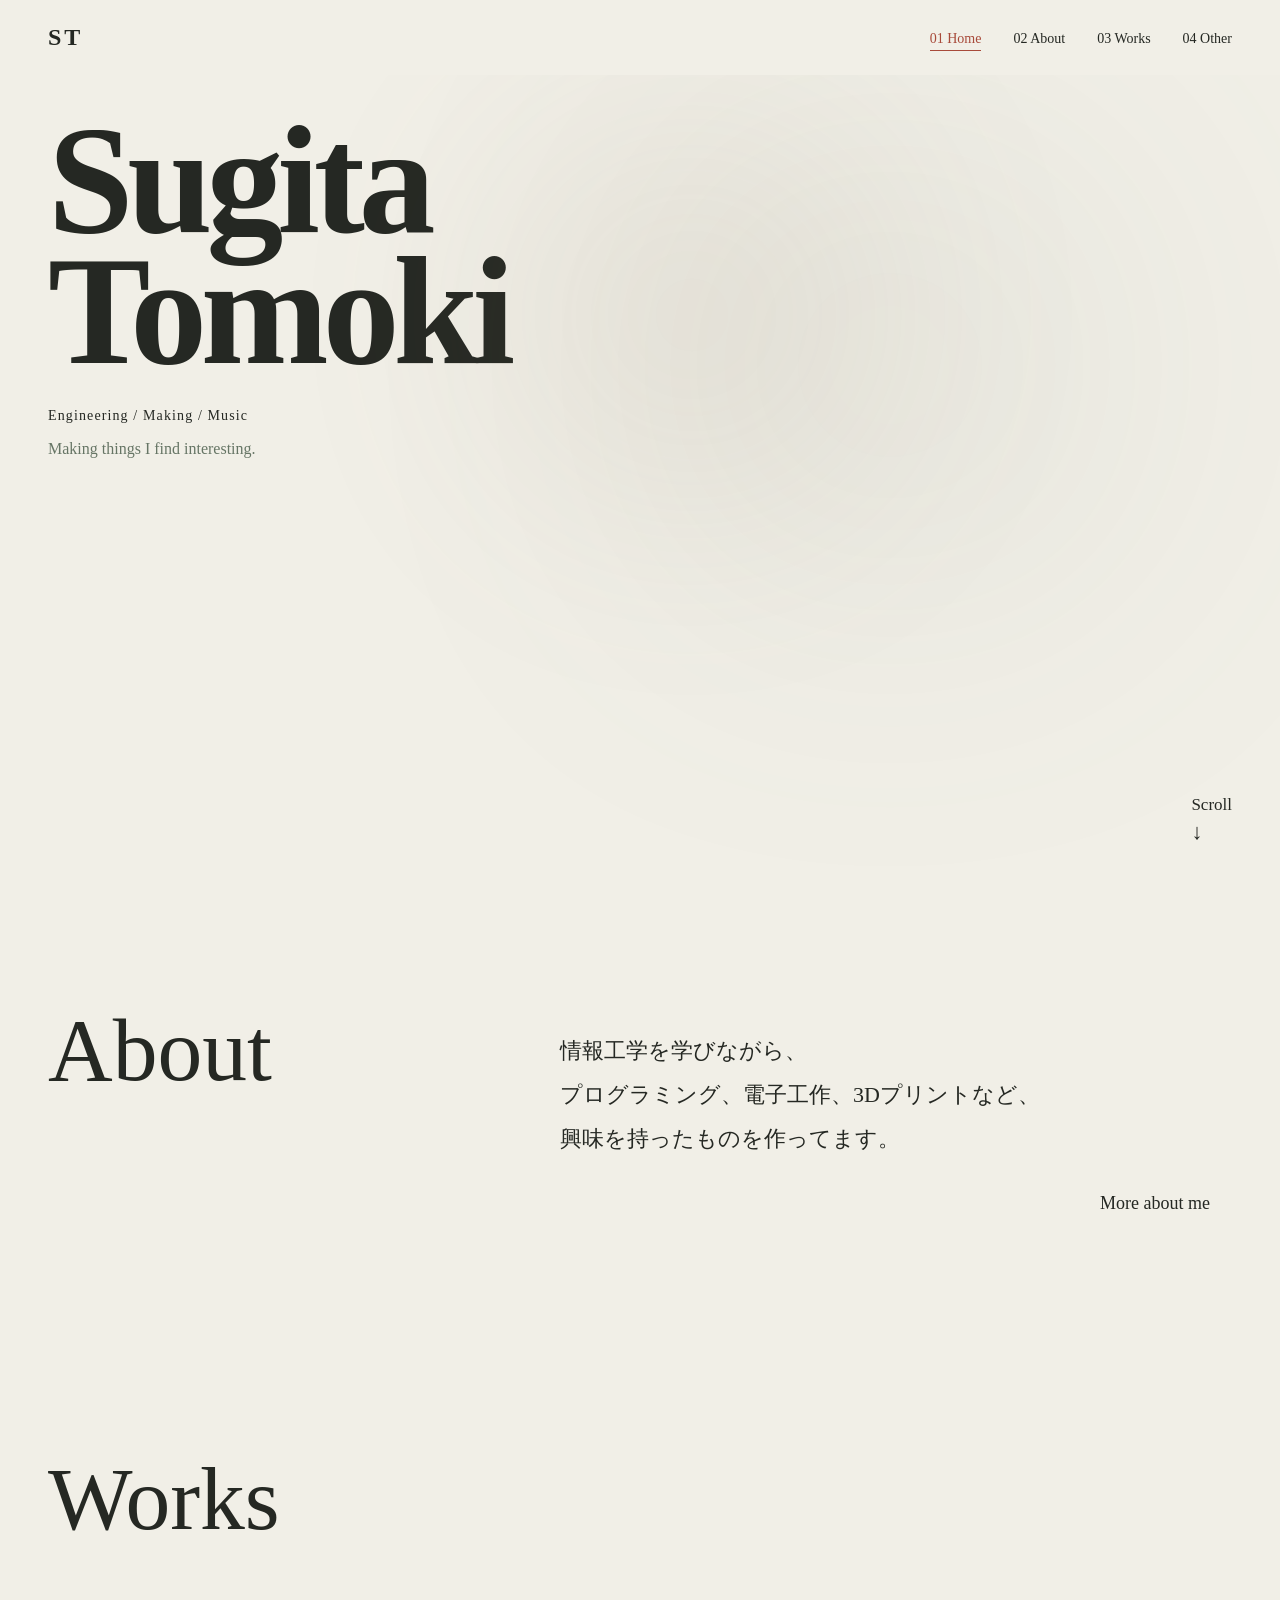
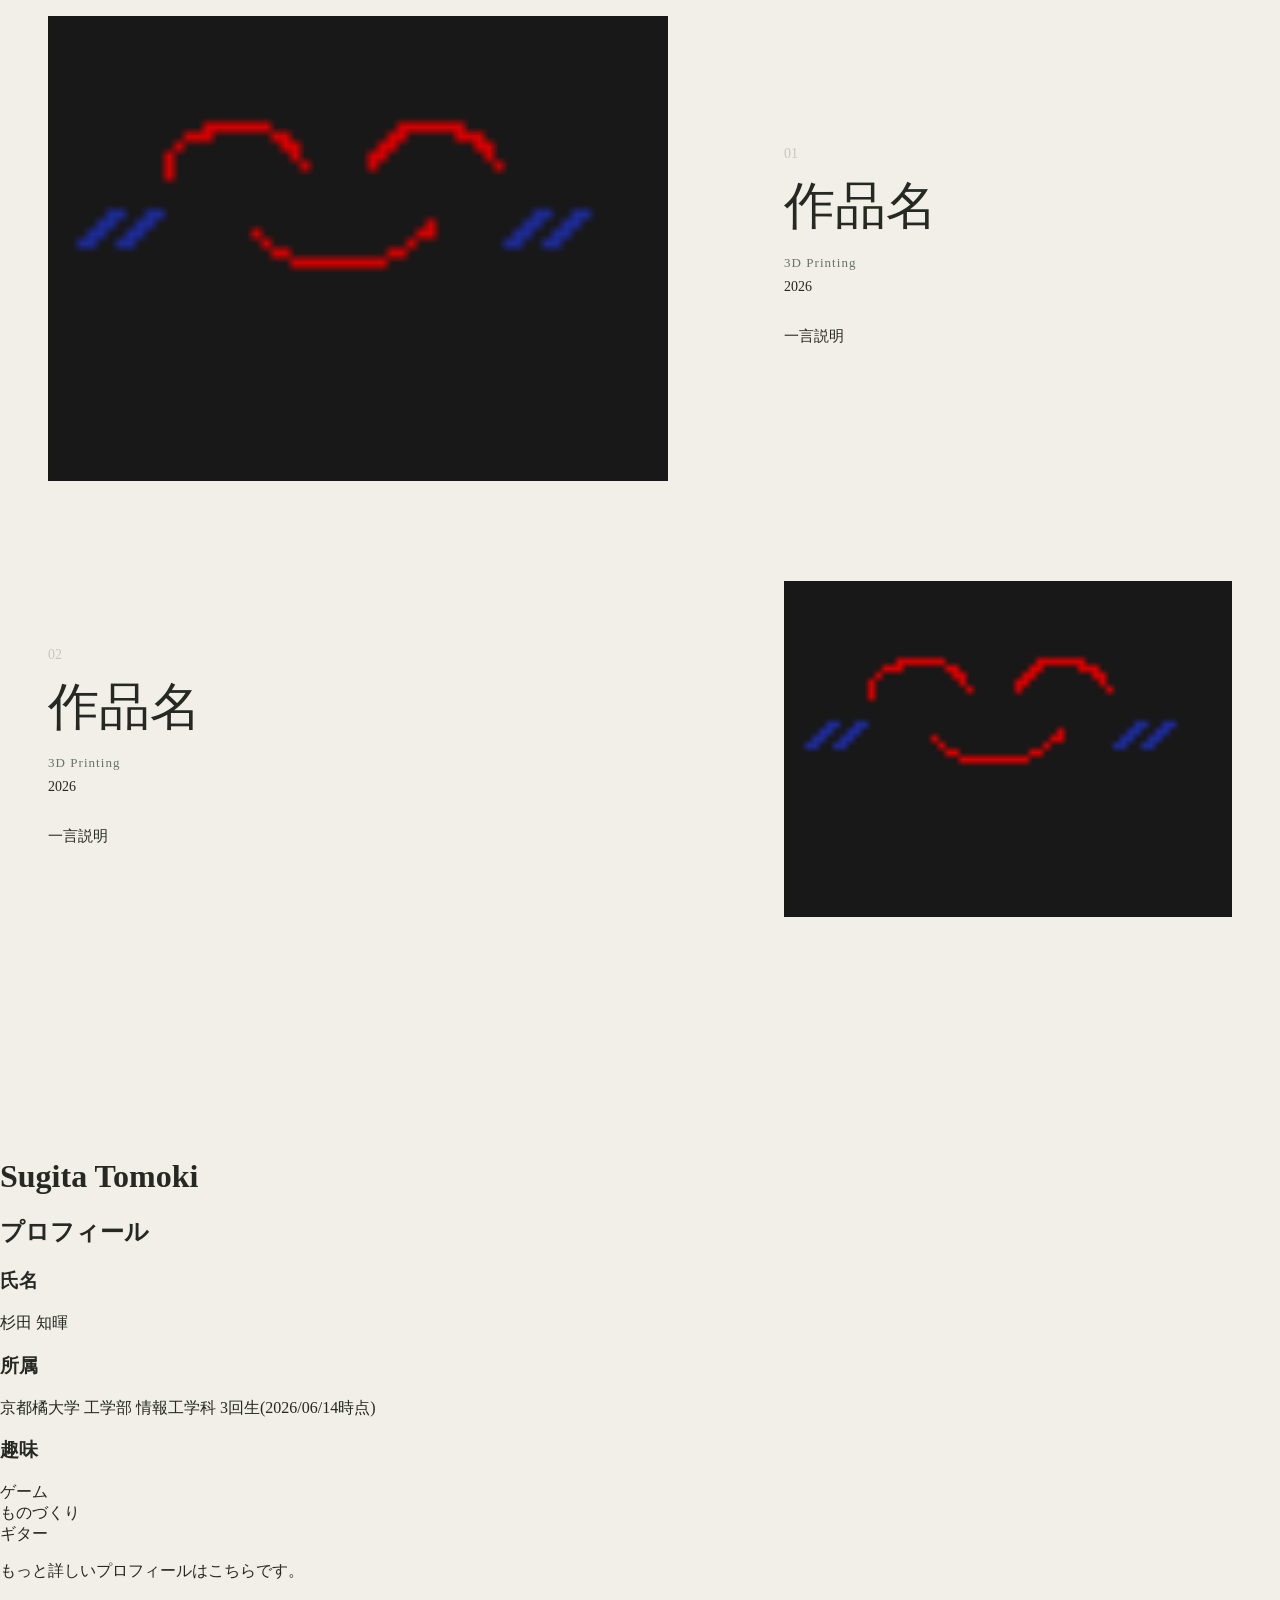
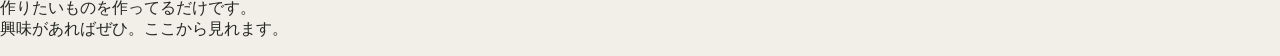
==== index.html @ 0f5df572 "Edit design" ====
<!DOCTYPE html>
<html lang="ja">
    <head>
        <meta charset="UTF-8">
        <meta name="viewport" content="width=device-width", initial-scale="1.0">
        <title>Home</title>
        <link rel="stylesheet" href="/css/common.css">
        <link rel="stylesheet" href="/css/index.css">
        <link rel="icon" type="image/png" href="/favicon.png">
    <body>
        <header class="site-header page-width">
            <div class="site-logo">
                <a href="/index.html">ST</a>
            </div>
            <nav class="site-nav">
                <ul>
                    <li><a href="/index.html" class="active">01 Home</a></li>
                    <li><a href="/about/index.html">02 About</a></li>
                    <li><a href="/works/index.html">03 Works</a></li>
                    <li><a href="/other/index.html">04 Other</a></li>
                </ul>
            </nav>
        </header>
        
        <main>
            <section class="hero page-width">
                <h1 class="hero-title">
                    <span>Sugita</span>
                    <span>Tomoki</span>
                </h1>
                <div class="hero-category">
                    <p>Engineering / Making / Music</p>
                </div>
                <div class="hero-description">
                    <p>Making things I find interesting.</p>
                </div>
                <div class="scroll-guide">
                    <p>Scroll</p>
                    <span>↓</span>
                </div>
            </section>

            <section class="about-preview page-width">
                <h2 class="about-title">
                    About
                </h2>
                <div class="about-content">
                    <p class="about-text">
                        情報工学を学びながら、<br>
                        プログラミング、電子工作、3Dプリントなど、<br>
                        興味を持ったものを作ってます。
                    </p>
                    <a href="/about/index.html" class="about-link">
                        More about me
                    </a>
                </div>
            </section>

            <section class="selected-works page-width">
                <h2 class="works-title">
                    Works
                </h2>
                <article class="work-item">
                    <div class="work-image">
                        <img src="/images/works/favicon.png" alt="example">
                    </div>

                    <div class="work-info">
                        <p class="work-number">01</p>
                        <h3>作品名</h3>
                        <p class="work-category">3D Printing</p>
                        <p class="work-year">2026</p>
                        <p class="work-description">
                            一言説明
                        </p>
                    </div>
                </article>
                <article class="work-item work-item-reverse">
                    <div class="work-image">
                        <img src="/images/works/favicon.png" alt="example">
                    </div>

                    <div class="work-info">
                        <p class="work-number">02</p>
                        <h3>作品名</h3>
                        <p class="work-category">3D Printing</p>
                        <p class="work-year">2026</p>
                        <p class="work-description">
                            一言説明
                        </p>
                    </div>
                </article>
            </section>
        </main>

        <script src="/js/common.js"></script>
        <script src="/js/index.js"></script>








        <div class="page-container">
            <h1>
                <span>Sugita</span>
                <span>Tomoki</span>
            </h1>

            <h2>プロフィール</h2>
            <h3>氏名</h3>
            <p>杉田 知暉</p>
            
            <h3>所属</h3>
            <p>京都橘大学 工学部 情報工学科 3回生(2026/06/14時点)</p>
            
            <h3>趣味</h3>
            <ul>
                <li>ゲーム</li>
                <li>ものづくり</li>
                <li>ギター</li>
            </ul>
            
            <p>もっと詳しいプロフィールは<a href="./about/index.html">こちら</a>です。</p>
            <p>作りたいものを作ってるだけです。<br>
                興味があればぜひ。<a href="./works/index.html">ここから</a>見れます。</p>
        </div>
    </body>
</html>
---- css/common.css ----
:root {
    --color-bg: #F1EFE7;
    --color-text: #252823;
    --color-green: #667565;
    --color-brown: #927F67;
    --color-stone: #C8C7BD;
    --color-accent: #A84A3A;

    --page-padding: 48px;
    --page-max-width: 1400px
}

* {
    box-sizing: border-box;
}

.page-width {
    width: 100%;
    max-width: var(--page-max-width);
    margin-left: auto;
    margin-right: auto;
    padding-left: var(--page-padding);
    padding-right: var(--page-padding);
}

body {
    margin: 0;
    background-color: var(--color-bg);
    color: var(--color-text);
    min-height: 100vh;
    overflow-x: hidden;
}

ul {
    list-style: none;
    margin: 0;
    padding: 0;
}

a {
    color: inherit;
    text-decoration: none;
}

.site-header {
    display: flex;
    justify-content: space-between;
    align-items: center;
    padding-top: 24px;
    padding-bottom: 24px;
}

.site-nav ul {
    display: flex;
    gap: 32px;
}

.site-logo a {
    font-size: 24px;
    font-weight: 600;
    letter-spacing: 3px;
}

.site-nav a,
.site-nav a:visited {
    font-size: 14px;
    color: var(--color-text);
    position: relative;
    display: inline-block;
}

.site-nav a.active,
.site-nav a.active:visited {
    color: var(--color-accent);
}

/* Underline when hovering over the nav */
.site-nav a::after{
    content: "";
    position: absolute;
    left: 0;
    bottom: -4px;
    width: 0;
    height: 1px;
    background-color: var(--color-accent);
    transition: width 0.3s ease;
}

/* When hovering */
.site-nav a:hover::after {
    width: 100%;
}

/* Current location */
.site-nav a.active::after{
    width: 100%;
}

/* ページの幅により左右の余白調整 
.page-container{
    max-width: 800px;
    margin: 0 auto;
    padding: 0 24px;
}

 404ページ 
.not-found{
    text-align: center;
    padding: 120px 0;
}

.not-found h2{
    font-size: 64px;
    margin-bottom: 16px;
}

.back-home{
    display: inline-block;
    margin-top: 24px;
    color: #d80001;
    text-decoration: none;
    border-bottom: 1px solid #d80001;
}
*/
---- css/index.css ----
.hero {
    min-height: calc(100vh - 90px);
    padding-top: 40px;
    padding-bottom: 60px;
    position: relative;
    overflow: hidden;
}

.hero::before {
    content: "";
    position: absolute;
    width: 420px;
    height: 420px;
    border-radius: 50%;
    background: var(--color-green);
    filter: blur(160px);
    opacity: 0.12;

    top: 80px;
    right: 180px;

    transition: transform 0.15s ease-out;
    transform: translate(
        calc(var(--mouse-x, 0) * 20px),
        calc(var(--mouse-y, 0) * 20px)
    );
}

.hero::after {
    content: "";
    position: absolute;
    width: 360px;
    height: 360px;
    border-radius: 50%;
    background: var(--color-brown);
    filter: blur(130px);
    opacity: 0.12;

    top: 60px;
    left: 40%;

    transition: transform 0.15s ease-out;
    transform: translate(
        calc(var(--mouse-x, 0) * -12px),
        calc(var(--mouse-y, 0) * -12px)
    );
}

.hero-title {
    margin: 0;
    display: flex;
    flex-direction: column;
    font-size: clamp(72px, 12vw, 180px);
    line-height: 0.85;
    letter-spacing: -0.04em;
}

.hero-category {
    margin-top: 32px;
    font-size: 14px;
    letter-spacing: 0.08em;
}

.hero-description {
    margin-top: 12px;
    font-size: 16px;
    color: var(--color-green);
}

.scroll-guide {
    position: absolute;
    right: var(--page-padding);
    bottom: 40px;
}

.scroll-guide p {
    margin: 0;
    font-size: 17px;
}

.scroll-guide span {
    margin-top: 4px;
    font-size: 22px;
    display: inline-block;
    animation: scroll-arrow 1.8s ease-in-out infinite;
}

@keyframes scroll-arrow {
    0% {
        transform: translateY(0);
    }
    50% {
        transform: translateY(5px);
    }
    100% {
        transform: translateY(0);
    }
}

.about-preview {
    display: grid;
    grid-template-columns: 4fr 6fr;
    gap: 64px;
    padding-top: 120px;
    padding-bottom: 120px;
}

.about-title {
    margin: 0;
    font-size: clamp(48px, 7vw, 96px);
    font-weight: 500;
    line-height: 1;
}

.about-content {
    display: flex;
    flex-direction: column;
    padding-top: 24px;
    max-width: 650px;
}

.about-text {
    margin: 0;
    font-size: 22px;
    line-height: 2;
}

.about-link {
    align-self: flex-end;
    width: fit-content;
    margin-top: 32px;
    font-size: 18px;
    position: relative;
}

.about-link::after {
    content: "";
    position: absolute;
    left: 0;
    bottom: -4px;
    width: 0;
    height: 1px;
    background-color: var(--color-accent);
    transition: width 0.3s ease;
}

/* When hovering */
.about-link:hover::after {
    width: 100%;
}

.selected-works {
    padding-top: 120px;
    padding-bottom: 120px;
}

.works-title {
    margin: 0 0 72px;
    font-size: clamp(48px, 7vw, 96px);
    font-weight: 500;
    line-height: 1;
}

.work-item {
    display: grid;
    grid-template-columns: 6fr 4fr;
    gap: 64px;
    align-items: center;
    max-width: 1200px;
    margin-left: auto;
    margin-right: auto;
    margin-bottom: 100px;
}

.work-image {
    width: 100%;
    max-width: 620px;
    aspect-ratio: 4 / 3;
    overflow: hidden;
}

.work-image img {
    width: 100%;
    height: 100%;
    object-fit: cover;
    display: block;
}

.work-info {
    display: flex;
    flex-direction: column;
}

.work-number {
    margin: 0 0 16px;
    font-size: 14px;
    color: var(--color-stone);
}

.work-info h3 {
    margin: 0;
    font-size: clamp(28px, 4vw, 56px);
    font-weight: 500;
    line-height: 1.1;
}

.work-category {
    margin: 20px 0 0;
    font-size: 13px;
    letter-spacing: 0.08em;
    color: var(--color-green);
}

.work-year {
    margin: 8px 0 0;
    font-size: 14px;
}

.work-description {
    margin: 28px 0 0;
    max-width: 420px;
    font-size: 15px;
    line-height: 1.8;
    color: var(--color-text);
}

.work-item-reverse .work-image {
    grid-column: 2;
}

.work-item-reverse .work-info{
    grid-column: 1;
    grid-row: 1;
}
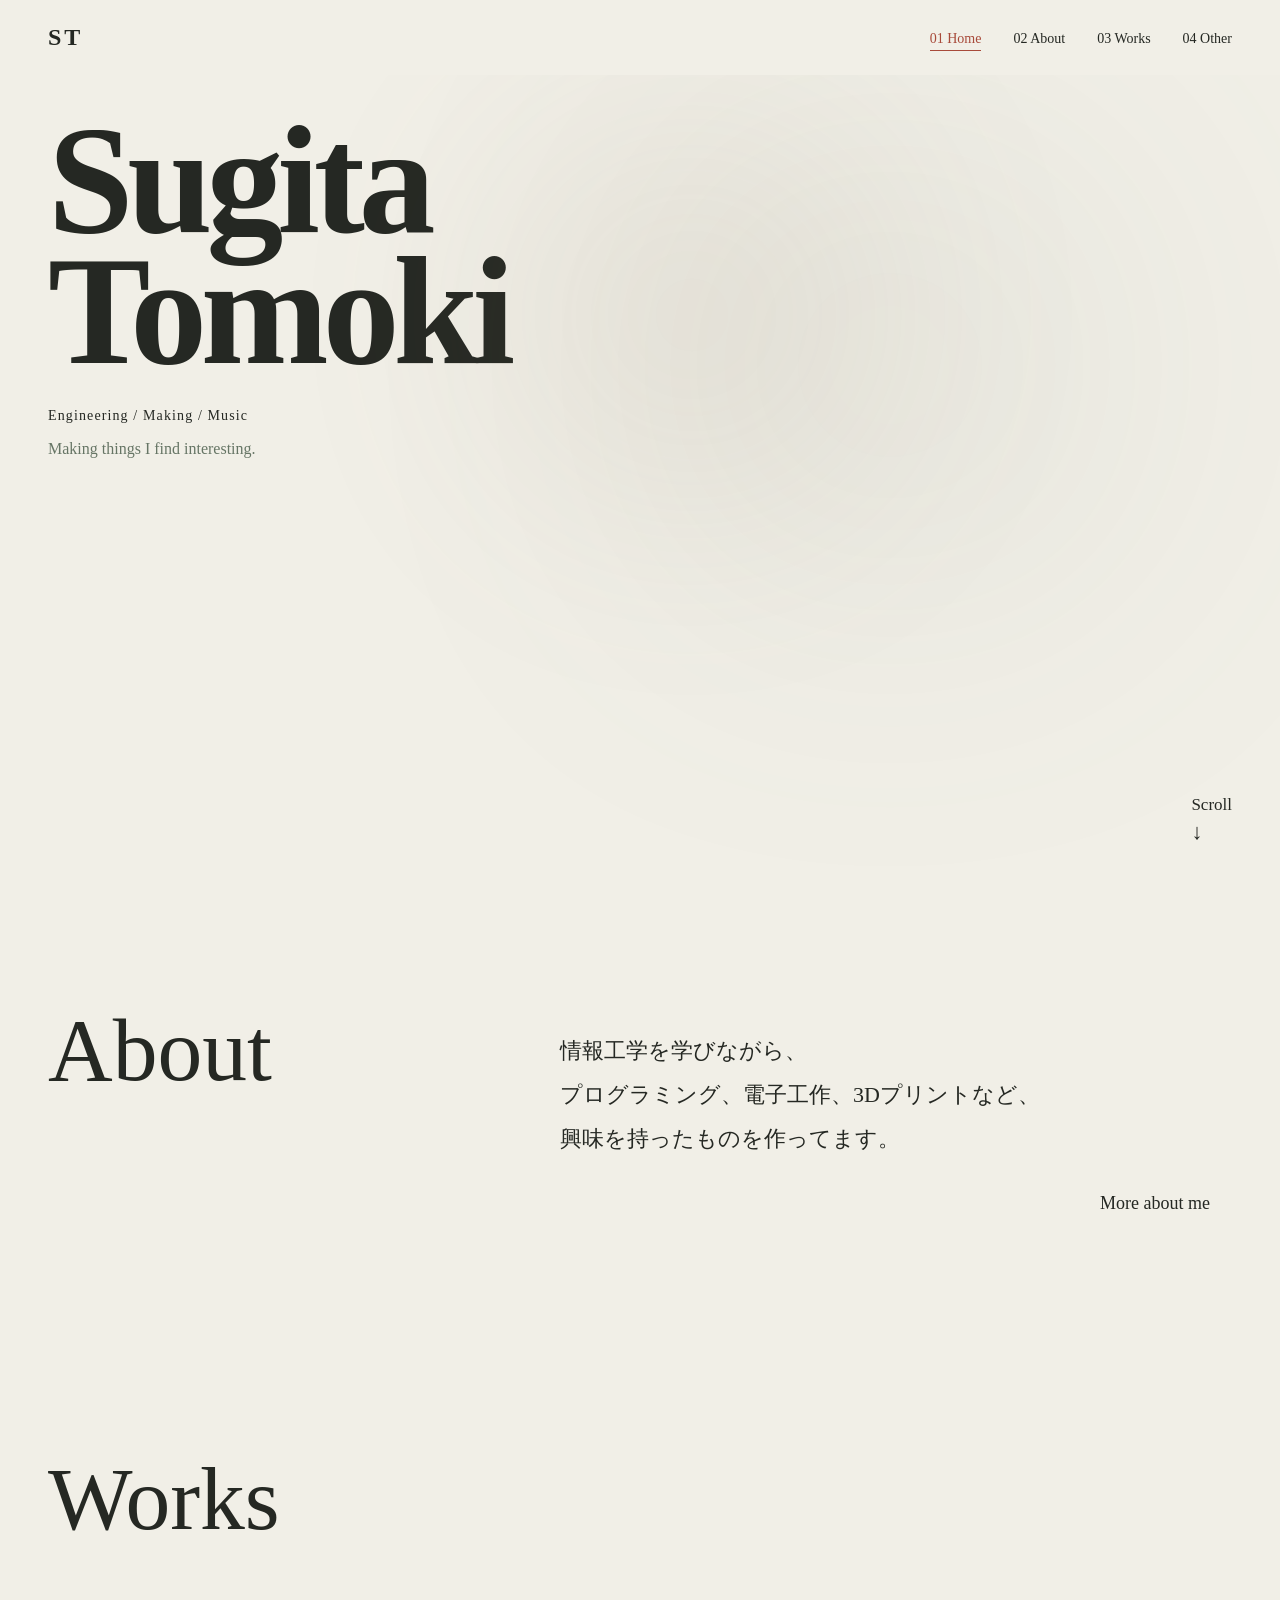
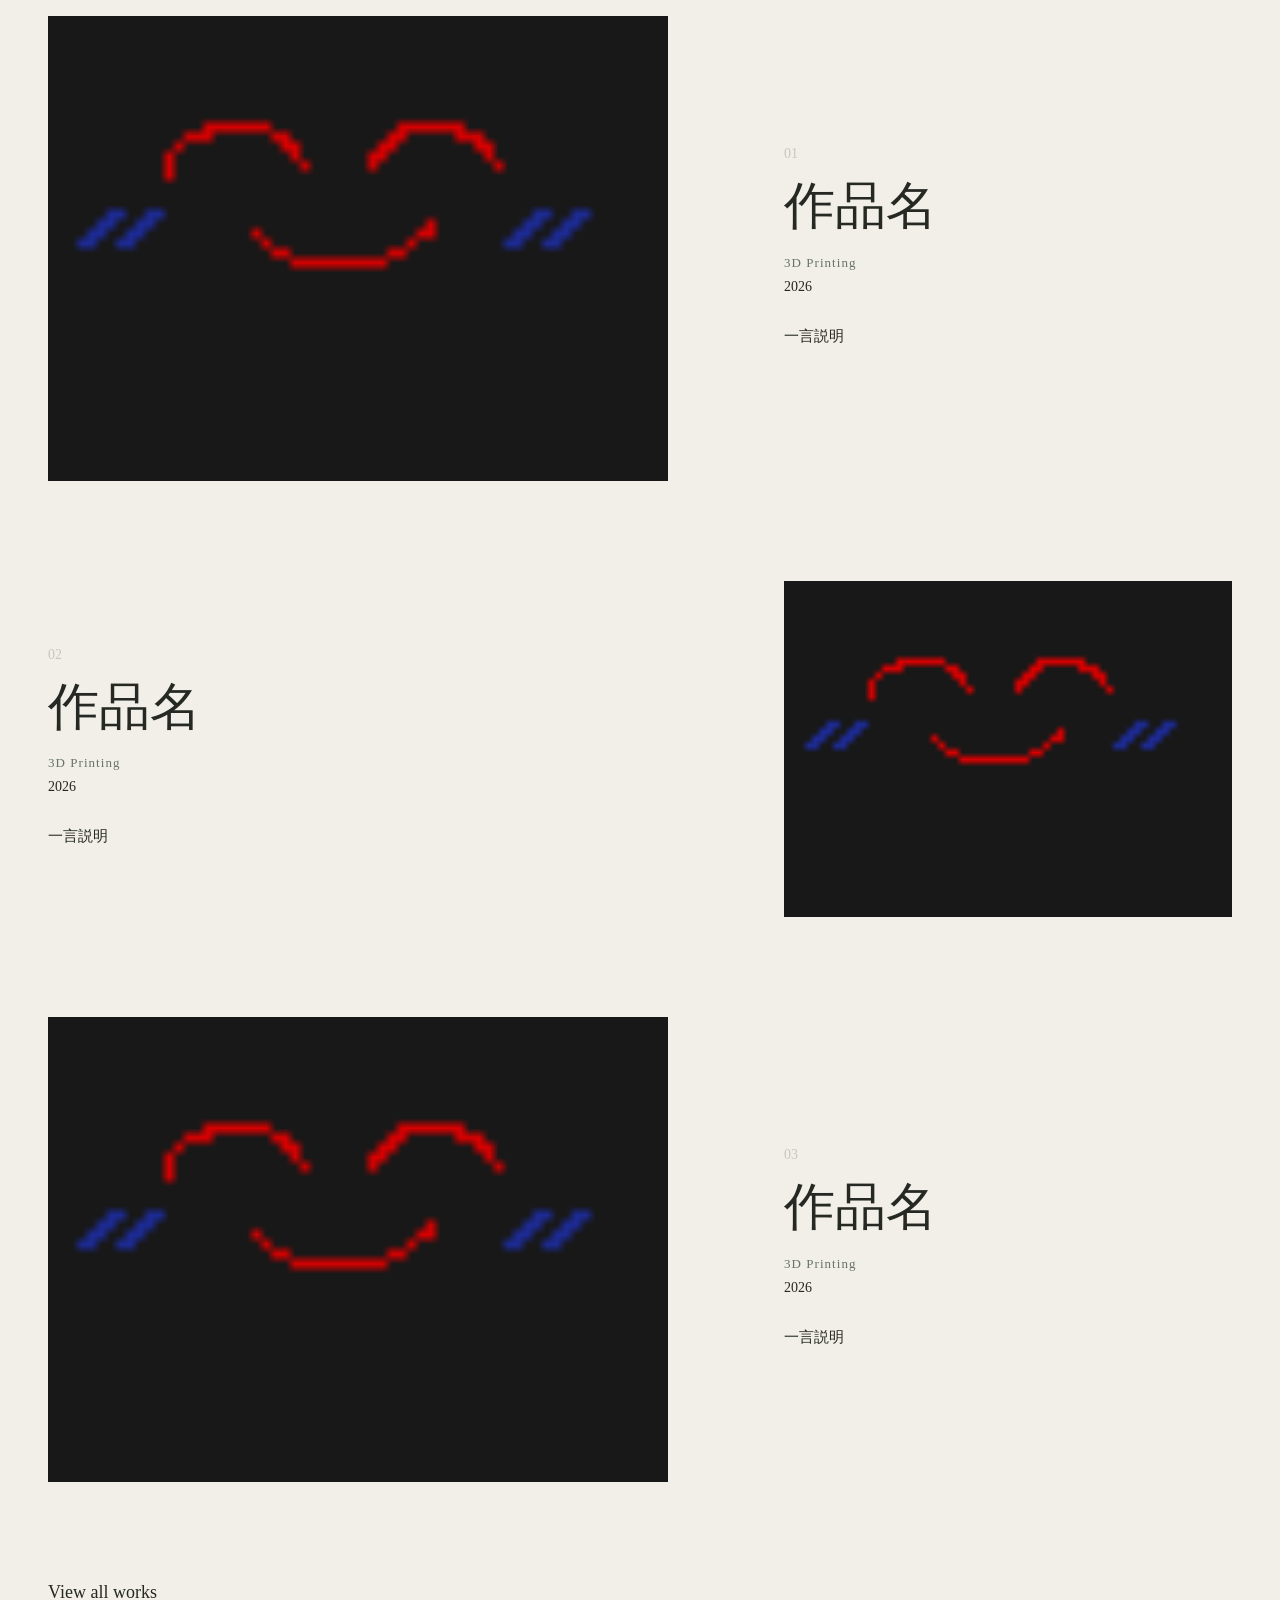
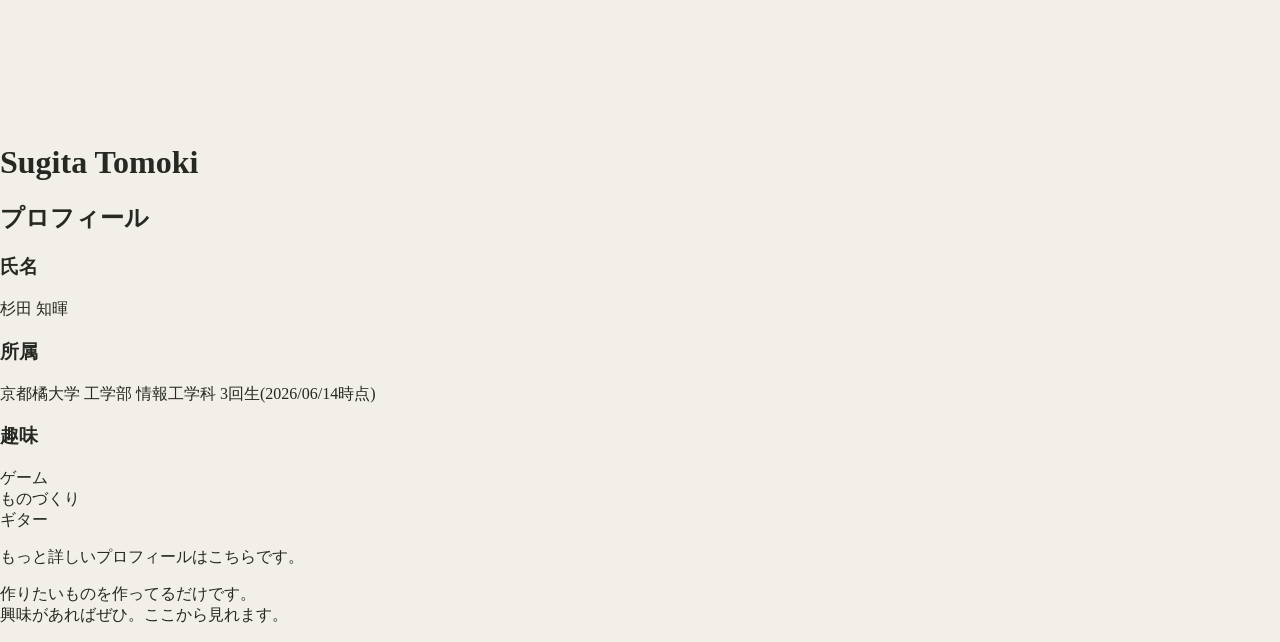
==== commit dfb84686: "Edit design(works)" ====
--- a/index.html
+++ b/index.html
@@ -2,11 +2,13 @@
 <html lang="ja">
     <head>
         <meta charset="UTF-8">
-        <meta name="viewport" content="width=device-width", initial-scale="1.0">
+        <meta name="viewport" content="width=device-width, initial-scale=1.0">
         <title>Home</title>
         <link rel="stylesheet" href="/css/common.css">
         <link rel="stylesheet" href="/css/index.css">
         <link rel="icon" type="image/png" href="/favicon.png">
+    </head>
+
     <body>
         <header class="site-header page-width">
             <div class="site-logo">
@@ -75,6 +77,7 @@
                         </p>
                     </div>
                 </article>
+
                 <article class="work-item work-item-reverse">
                     <div class="work-image">
                         <img src="/images/works/favicon.png" alt="example">
@@ -90,6 +93,26 @@
                         </p>
                     </div>
                 </article>
+
+                <article class="work-item">
+                    <div class="work-image">
+                        <img src="/images/works/favicon.png" alt="example">
+                    </div>
+
+                    <div class="work-info">
+                        <p class="work-number">03</p>
+                        <h3>作品名</h3>
+                        <p class="work-category">3D Printing</p>
+                        <p class="work-year">2026</p>
+                        <p class="work-description">
+                            一言説明
+                        </p>
+                    </div>
+                </article>
+
+                <a href="/works/index.html" class="works-link">
+                    View all works
+                </a>
             </section>
         </main>
 
--- a/css/index.css
+++ b/css/index.css
@@ -231,4 +231,27 @@
 .work-item-reverse .work-info{
     grid-column: 1;
     grid-row: 1;
+}
+.works-link {
+    align-self: flex-end;
+    width: fit-content;
+    margin-top: 32px;
+    font-size: 18px;
+    position: relative;
+}
+
+.works-link::after {
+    content: "";
+    position: absolute;
+    left: 0;
+    bottom: -4px;
+    width: 0;
+    height: 1px;
+    background-color: var(--color-accent);
+    transition: width 0.3s ease;
+}
+
+/* When hovering */
+.works-link:hover::after {
+    width: 100%;
 }
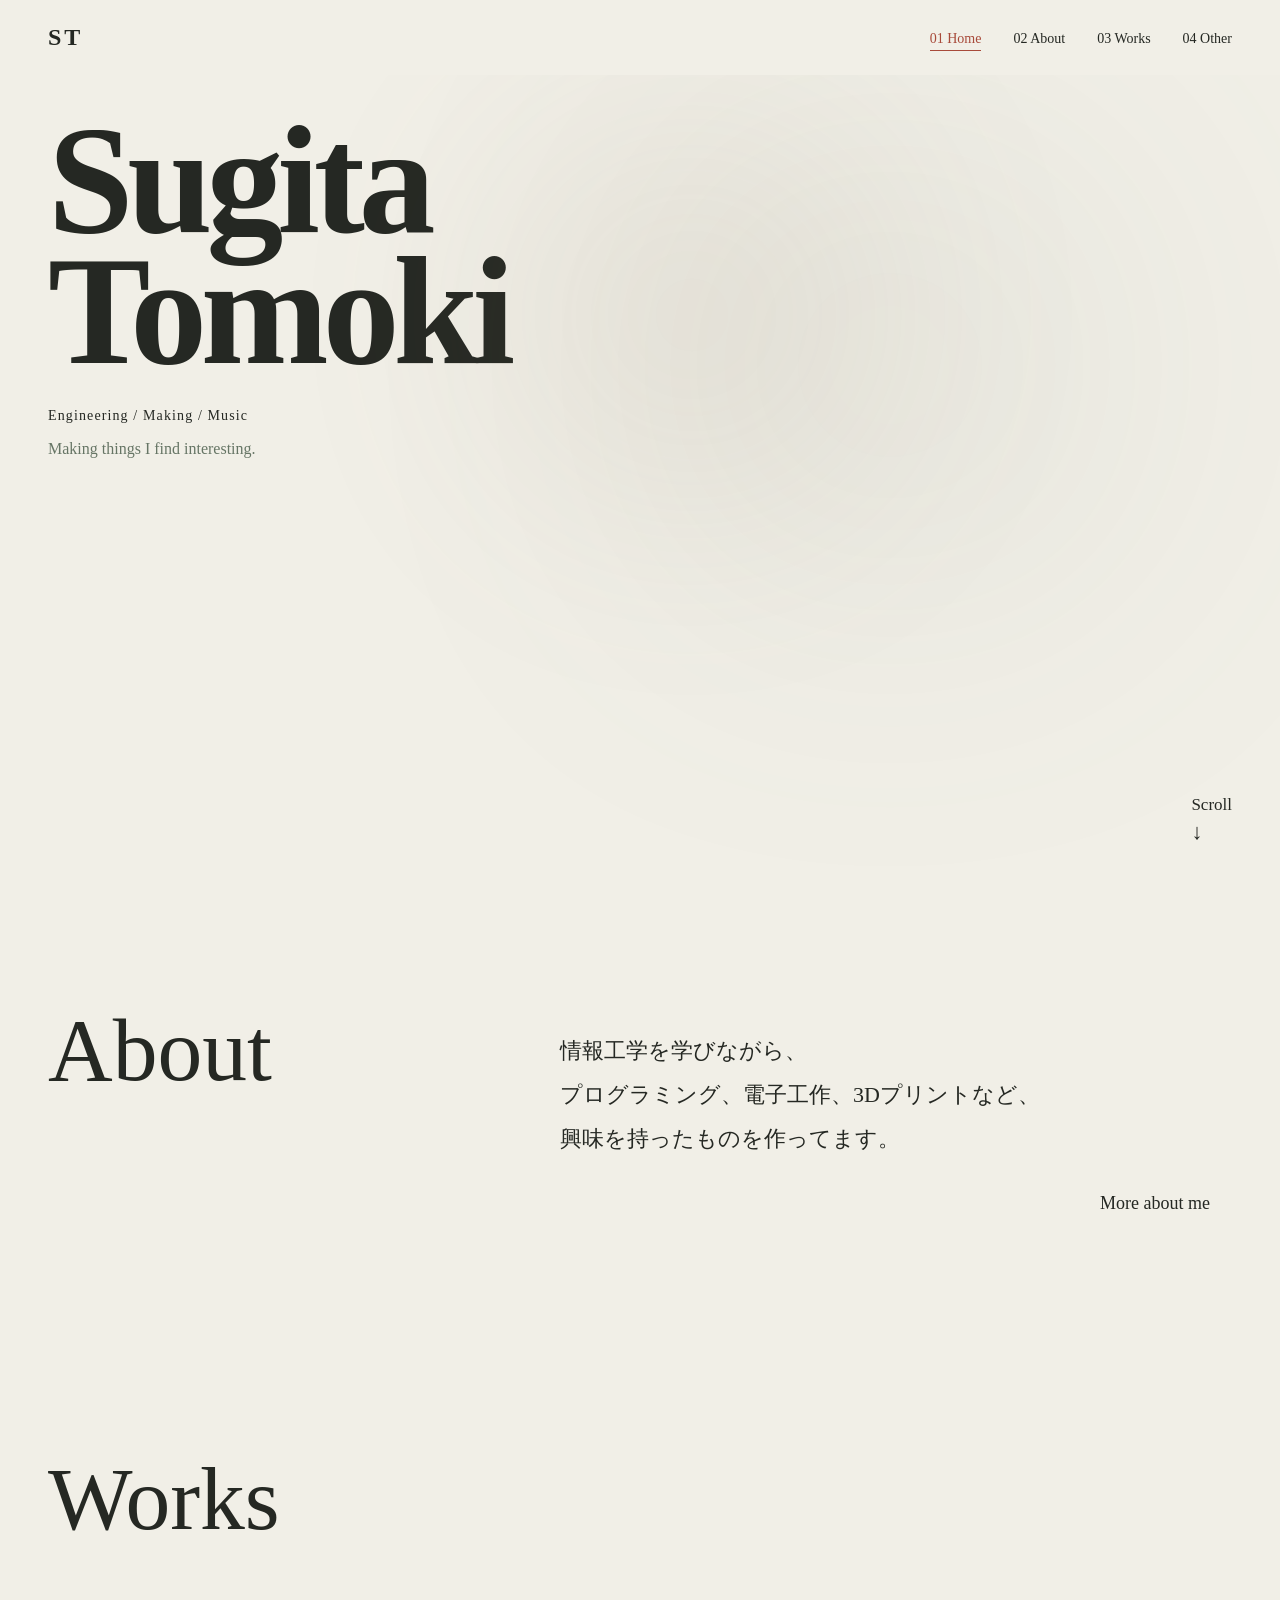
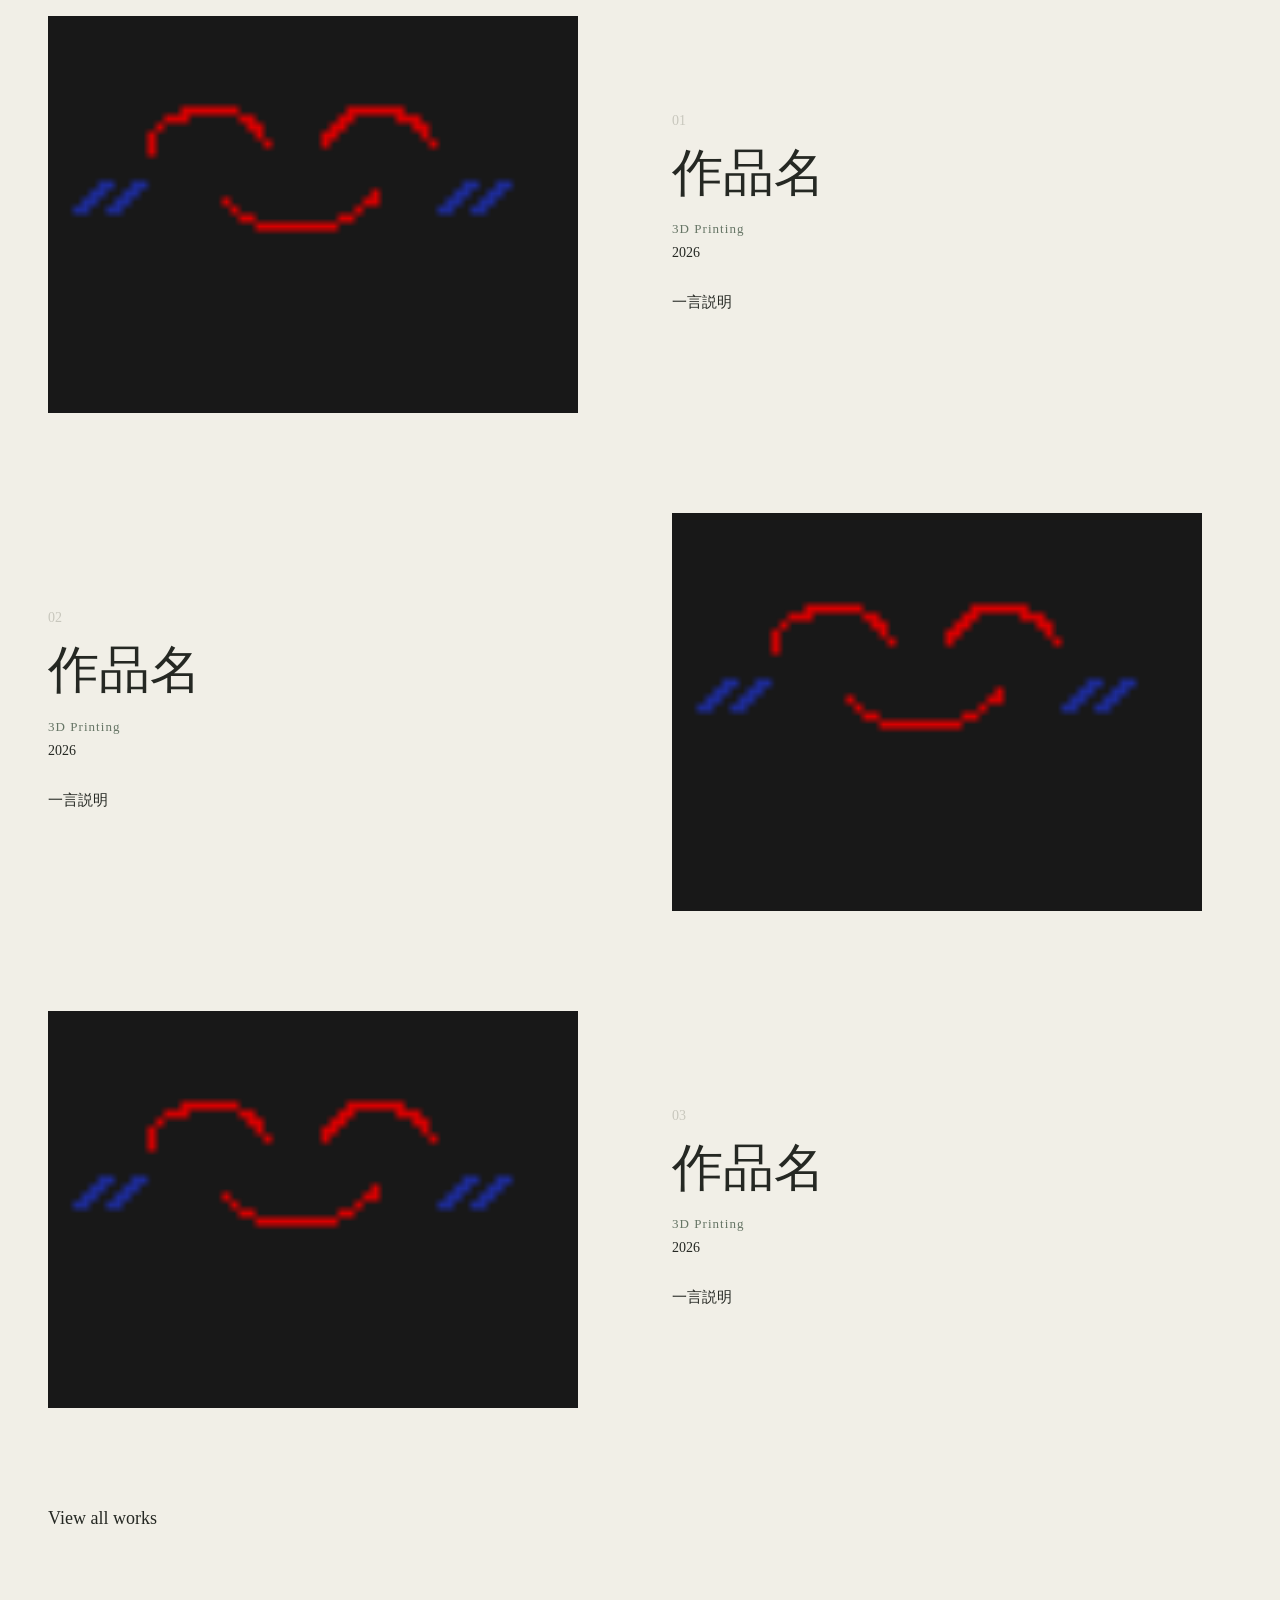
==== commit c04e688b: "Edit design(works)" ====
--- a/index.html
+++ b/index.html
@@ -118,37 +118,5 @@
 
         <script src="/js/common.js"></script>
         <script src="/js/index.js"></script>
-
-
-
-
-
-
-
-
-        <div class="page-container">
-            <h1>
-                <span>Sugita</span>
-                <span>Tomoki</span>
-            </h1>
-
-            <h2>プロフィール</h2>
-            <h3>氏名</h3>
-            <p>杉田 知暉</p>
-            
-            <h3>所属</h3>
-            <p>京都橘大学 工学部 情報工学科 3回生(2026/06/14時点)</p>
-            
-            <h3>趣味</h3>
-            <ul>
-                <li>ゲーム</li>
-                <li>ものづくり</li>
-                <li>ギター</li>
-            </ul>
-            
-            <p>もっと詳しいプロフィールは<a href="./about/index.html">こちら</a>です。</p>
-            <p>作りたいものを作ってるだけです。<br>
-                興味があればぜひ。<a href="./works/index.html">ここから</a>見れます。</p>
-        </div>
     </body>
 </html>
--- a/css/index.css
+++ b/css/index.css
@@ -163,7 +163,7 @@
 
 .work-item {
     display: grid;
-    grid-template-columns: 6fr 4fr;
+    grid-template-columns: 1fr 1fr;
     gap: 64px;
     align-items: center;
     max-width: 1200px;
@@ -174,7 +174,7 @@
 
 .work-image {
     width: 100%;
-    max-width: 620px;
+    max-width: 530px;
     aspect-ratio: 4 / 3;
     overflow: hidden;
 }
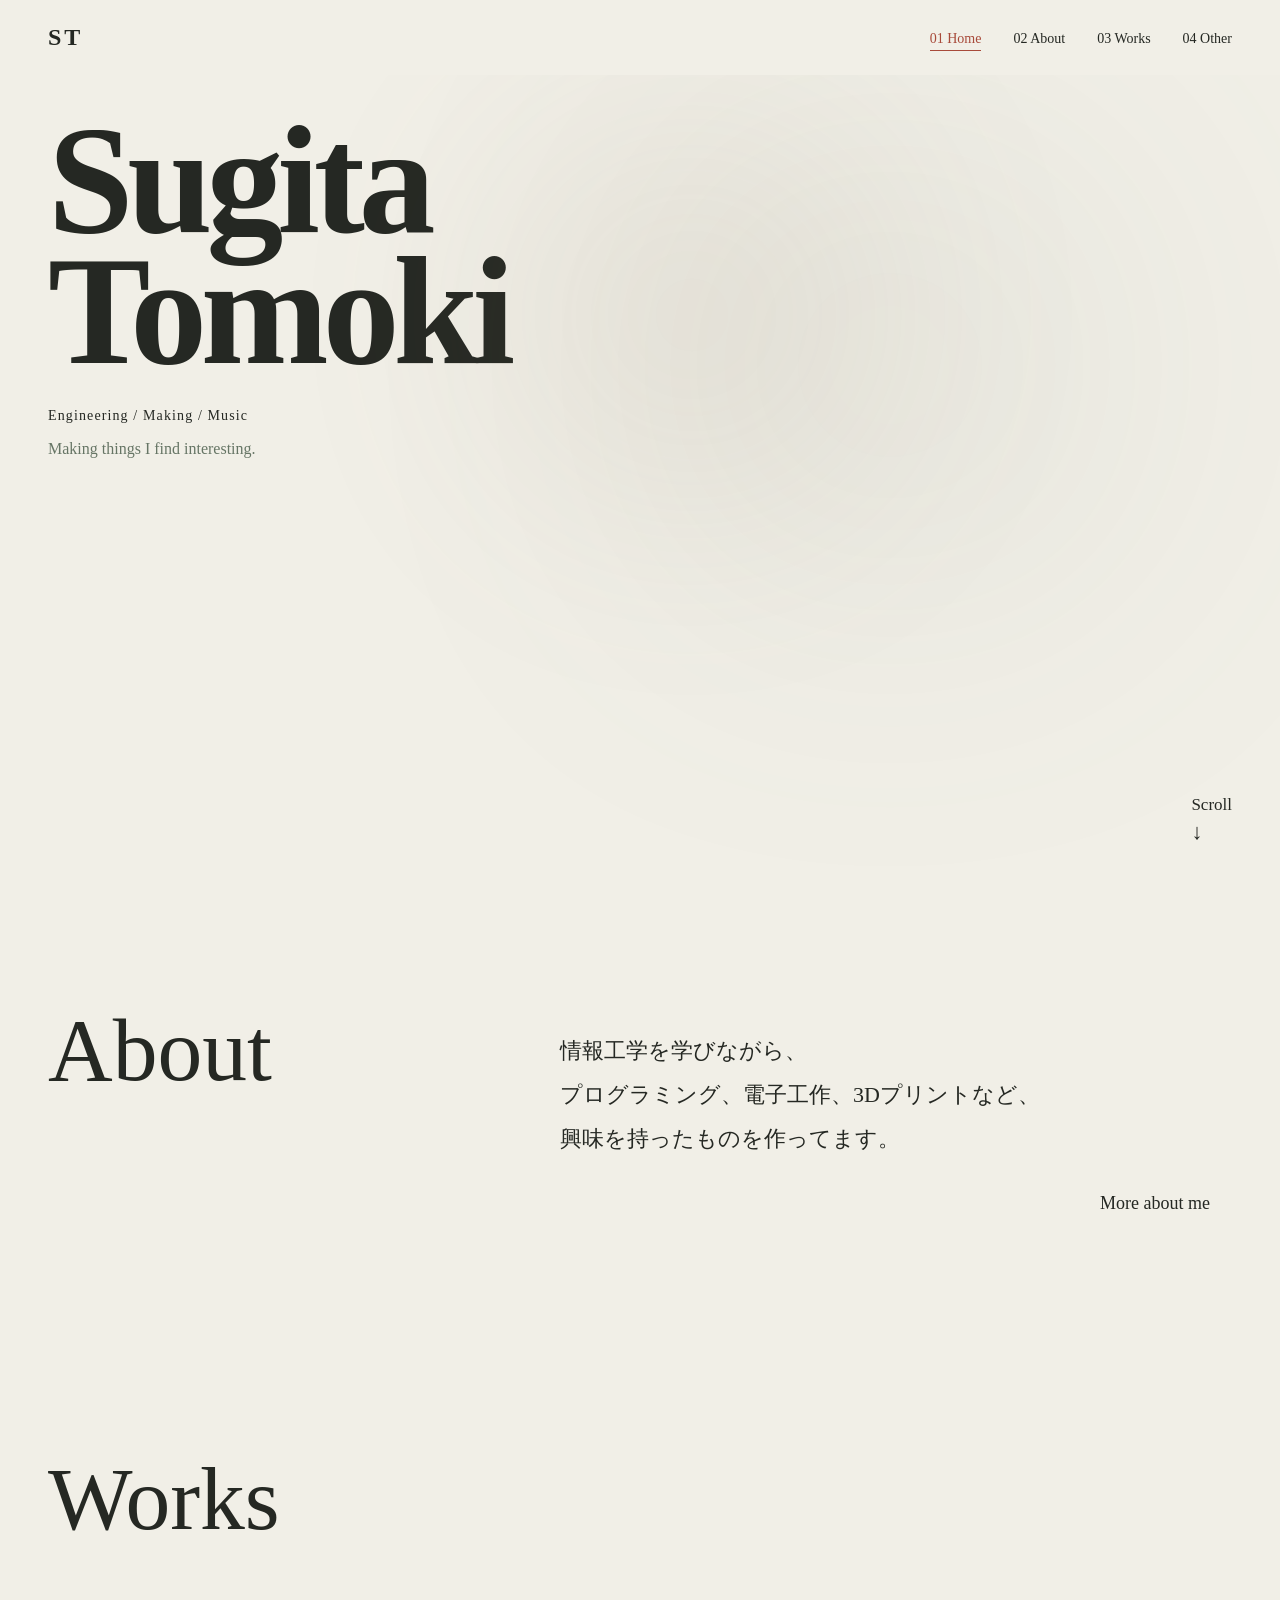
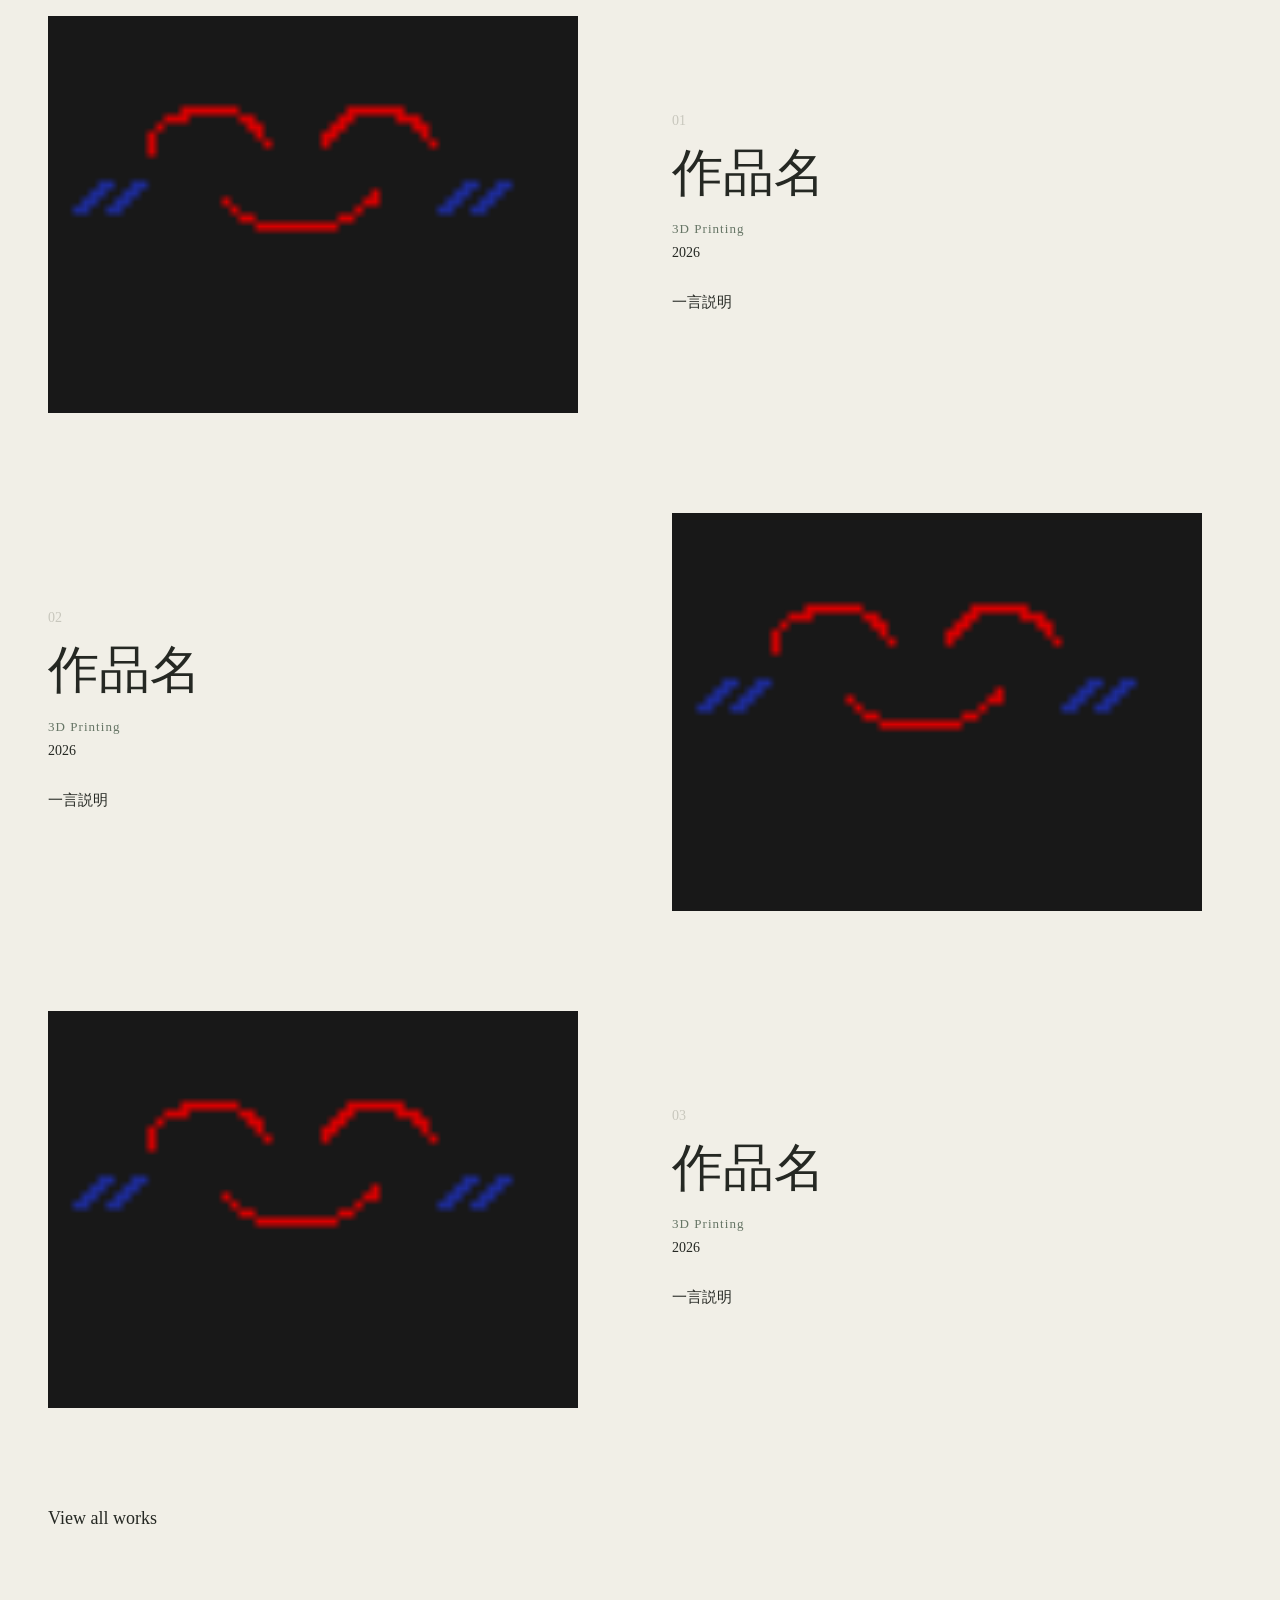
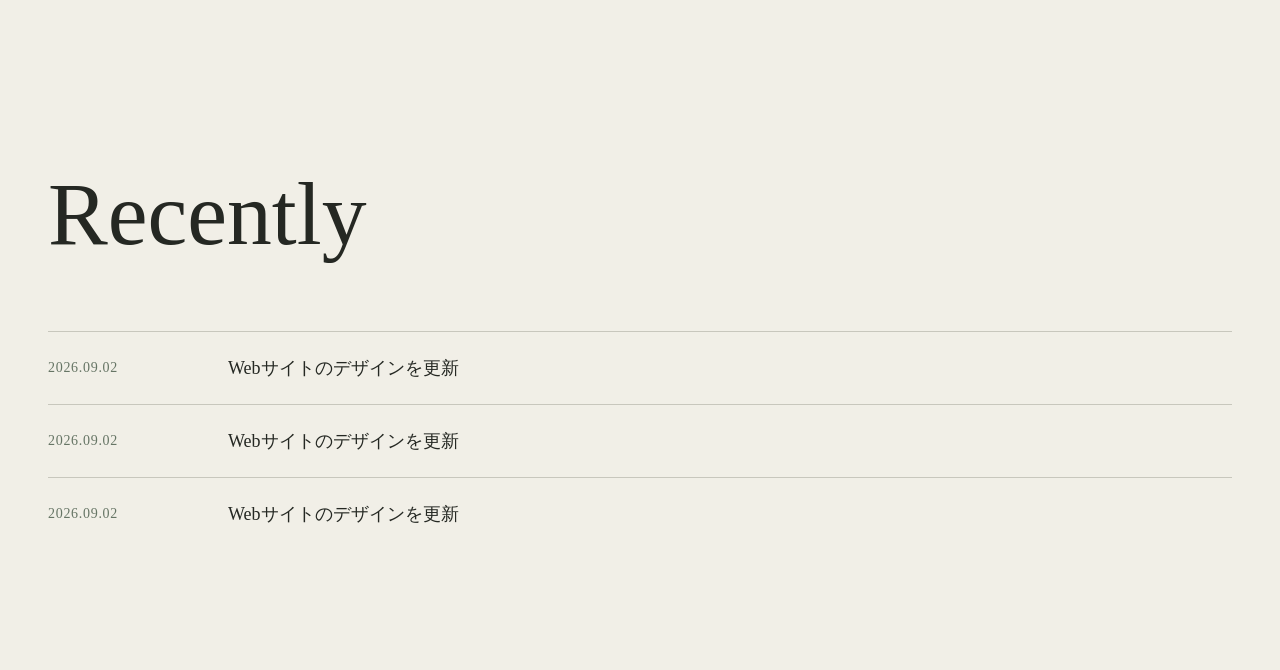
==== commit c72a9b90: "Edit design" ====
--- a/index.html
+++ b/index.html
@@ -114,6 +114,26 @@
                     View all works
                 </a>
             </section>
+
+            <section class="recently page-width">
+                <h2 class="recently-title">
+                    Recently
+                </h2>
+                <div class="recent-list">
+                    <article class="recent-item">
+                        <time datetime="2026-09-02">2026.09.02</time>
+                        <p>Webサイトのデザインを更新</p>
+                    </article>
+                    <article class="recent-item">
+                        <time datetime="2026-09-02">2026.09.02</time>
+                        <p>Webサイトのデザインを更新</p>
+                    </article>
+                    <article class="recent-item">
+                        <time datetime="2026-09-02">2026.09.02</time>
+                        <p>Webサイトのデザインを更新</p>
+                    </article>
+                </div>
+            </section>
         </main>
 
         <script src="/js/common.js"></script>
--- a/css/index.css
+++ b/css/index.css
@@ -254,4 +254,35 @@
 /* When hovering */
 .works-link:hover::after {
     width: 100%;
+}
+
+.recently {
+    padding-top: 120px;
+    padding-bottom: 120px;
+}
+
+.recently-title {
+    margin: 0 0 72px;
+    font-size: clamp(48px, 7vw, 96px);
+    font-weight: 500;
+    line-height: 1;
+}
+
+.recent-item {
+    display: grid;
+    grid-template-columns: 180px 1fr;
+    align-items: center;
+    padding: 24px 0;
+    border-top: 1px solid var(--color-stone);
+}
+
+.recent-item time {
+    font-size: 14px;
+    color: var(--color-green);
+    letter-spacing: 0.05em;
+}
+
+.recent-item p {
+    margin: 0;
+    font-size: 18px;
 }
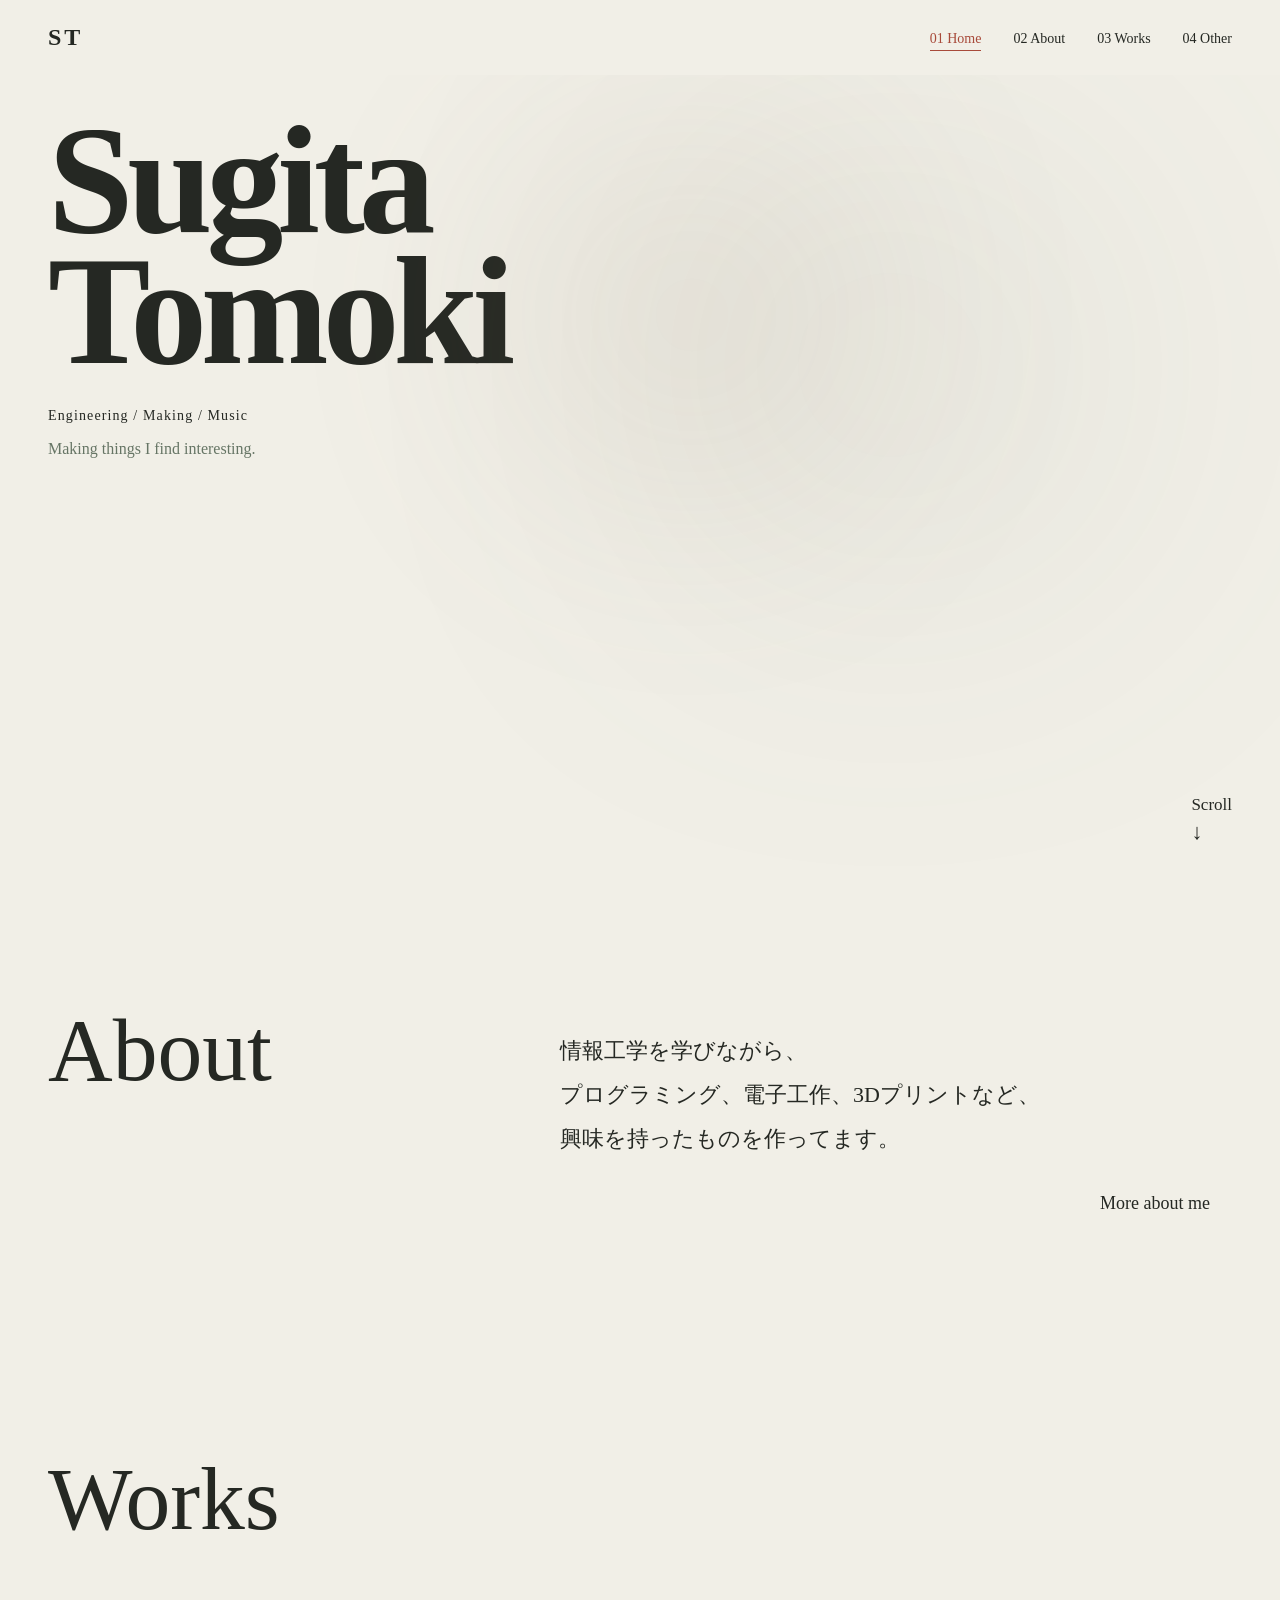
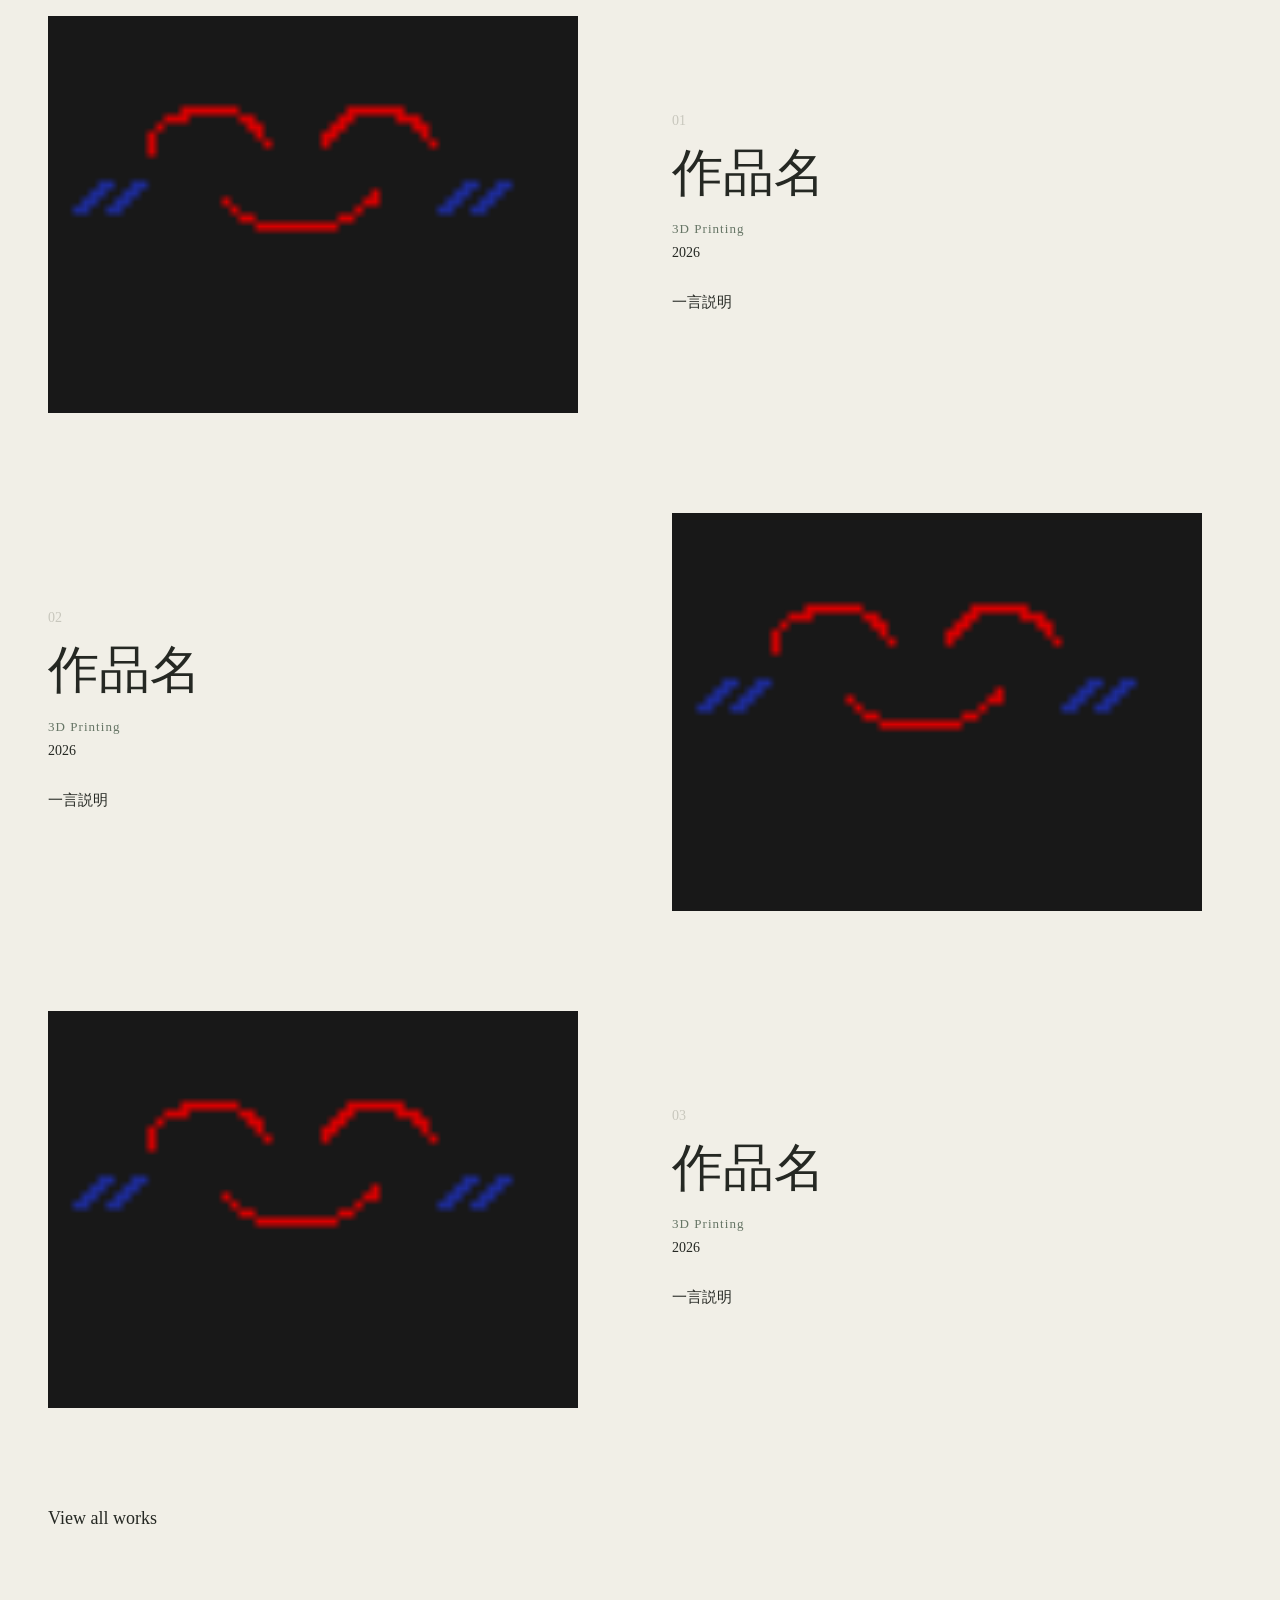
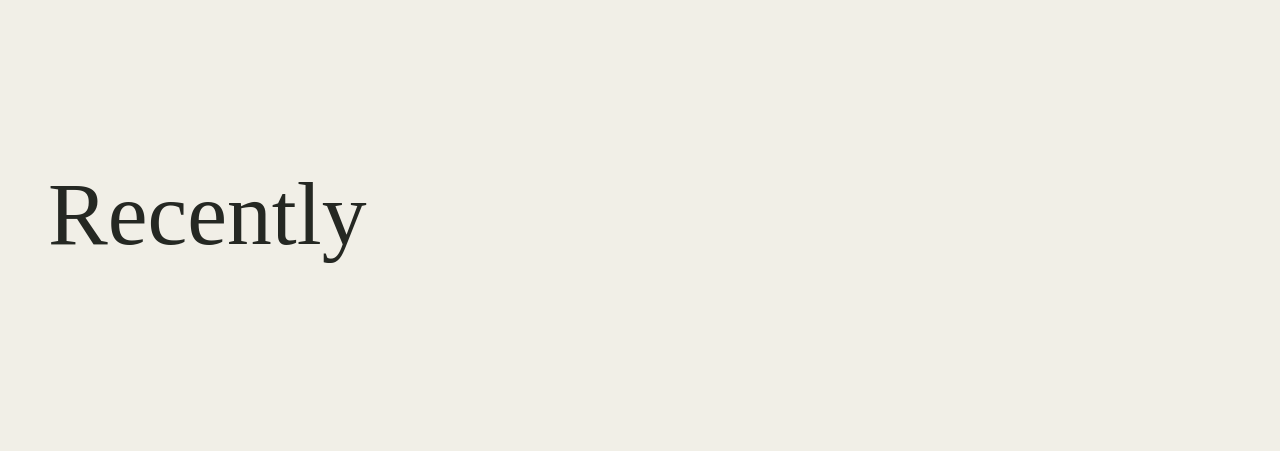
==== commit 260ea1ee: "Edit design" ====
--- a/index.html
+++ b/index.html
@@ -120,23 +120,12 @@
                     Recently
                 </h2>
                 <div class="recent-list">
-                    <article class="recent-item">
-                        <time datetime="2026-09-02">2026.09.02</time>
-                        <p>Webサイトのデザインを更新</p>
-                    </article>
-                    <article class="recent-item">
-                        <time datetime="2026-09-02">2026.09.02</time>
-                        <p>Webサイトのデザインを更新</p>
-                    </article>
-                    <article class="recent-item">
-                        <time datetime="2026-09-02">2026.09.02</time>
-                        <p>Webサイトのデザインを更新</p>
-                    </article>
                 </div>
             </section>
         </main>
 
         <script src="/js/common.js"></script>
+        <script src="/js/recent-data.js"></script>
         <script src="/js/index.js"></script>
     </body>
 </html>
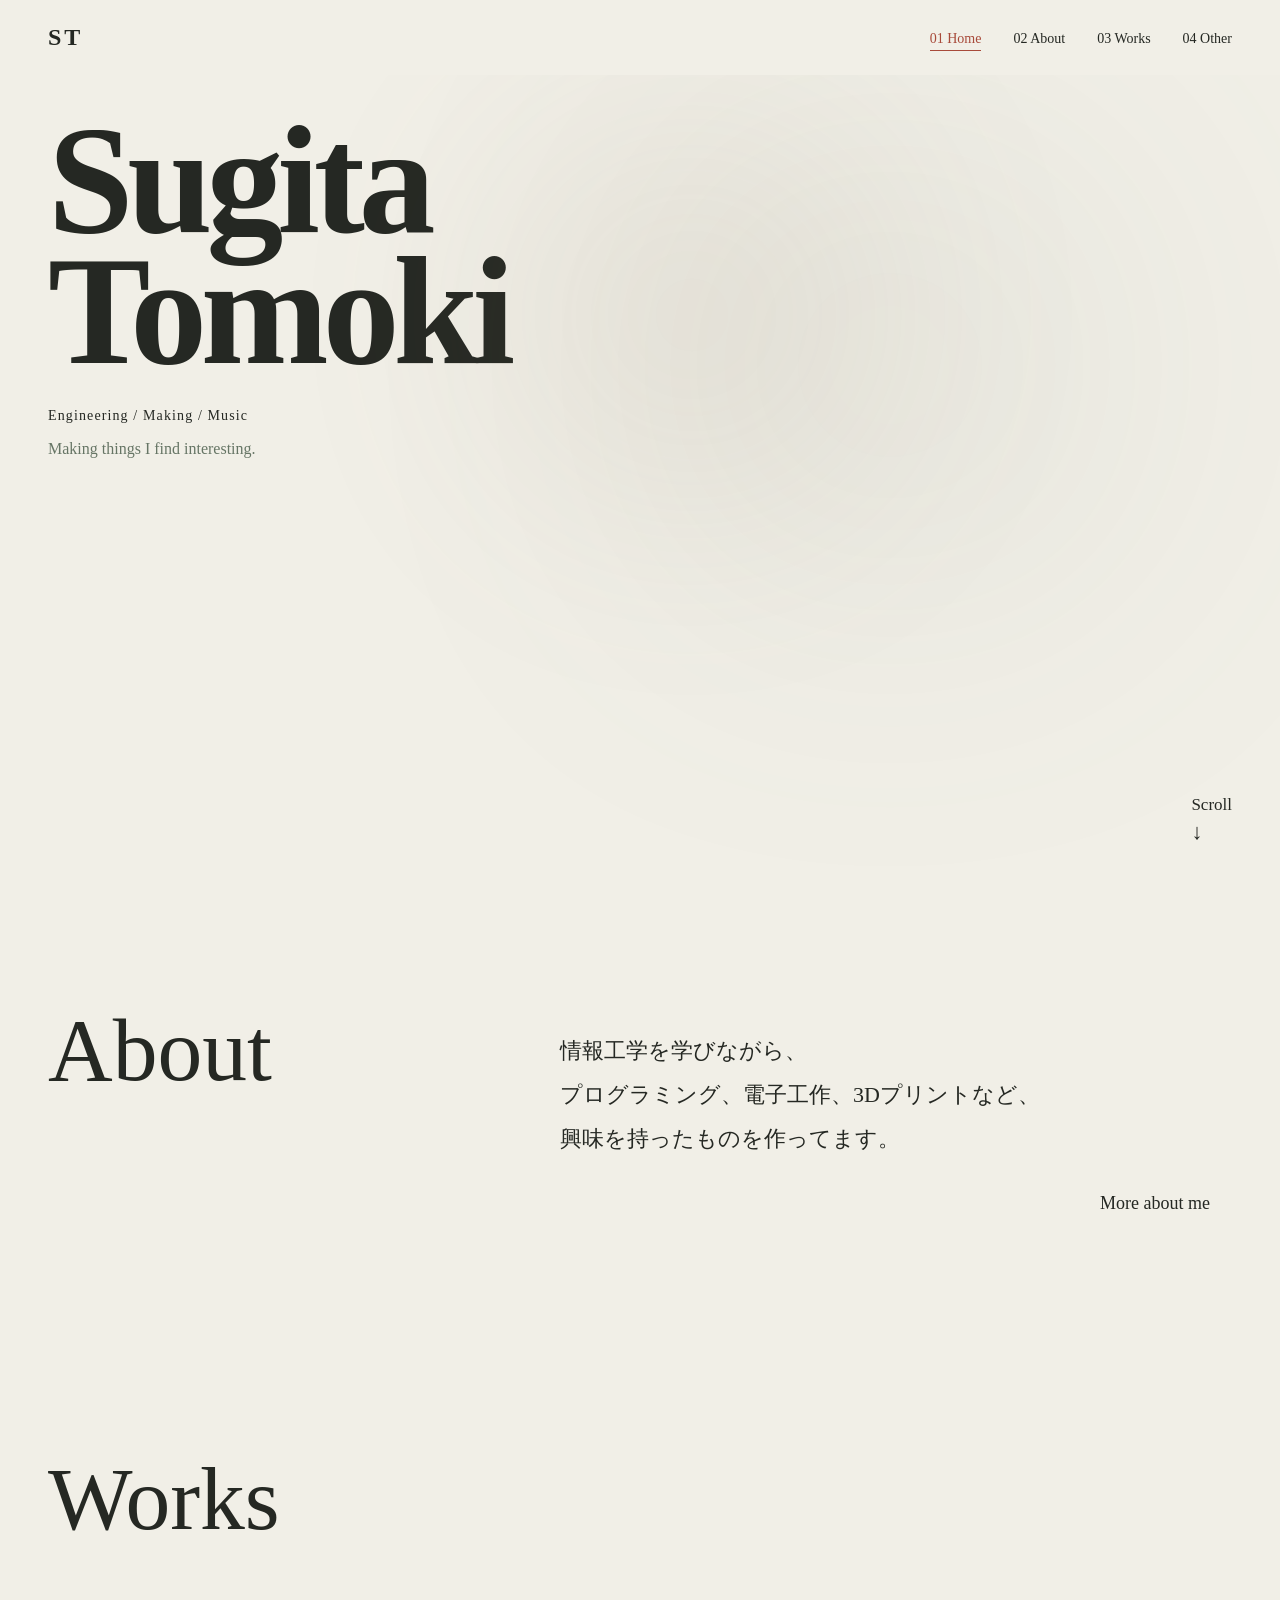
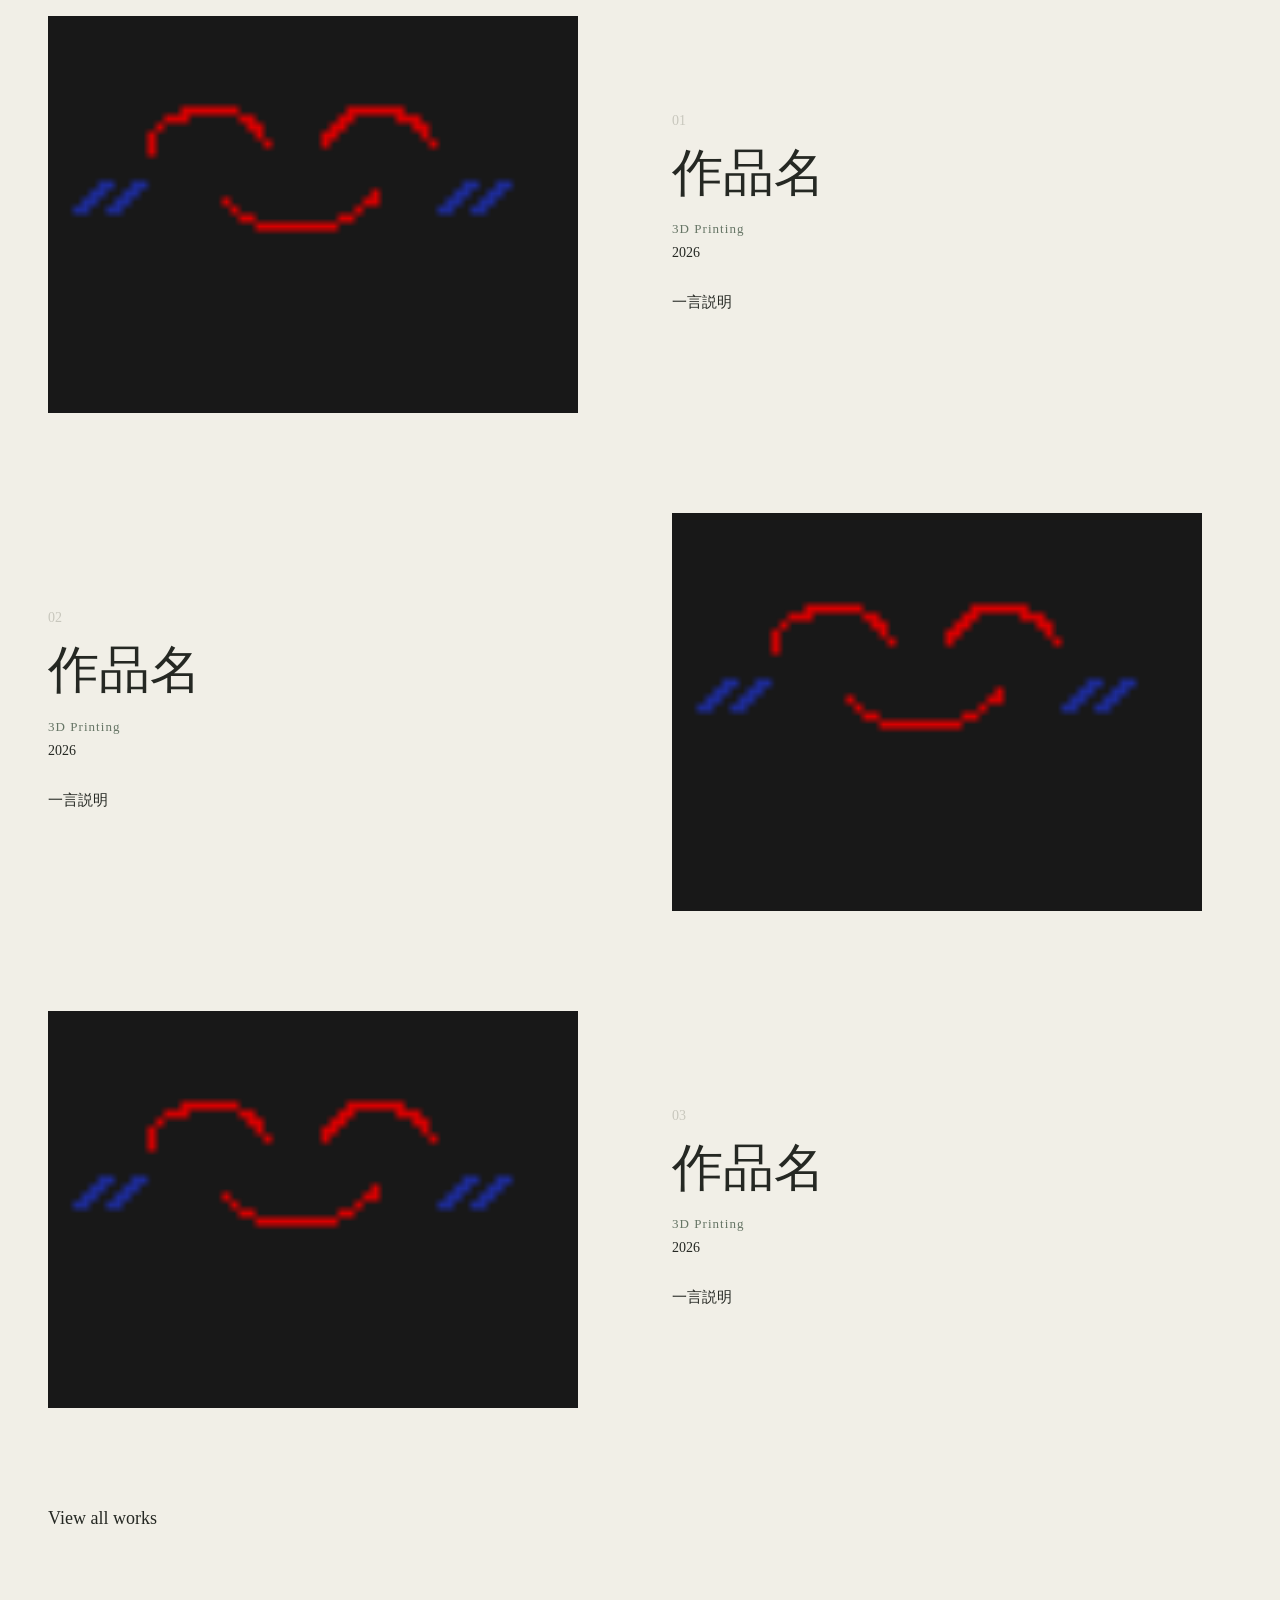
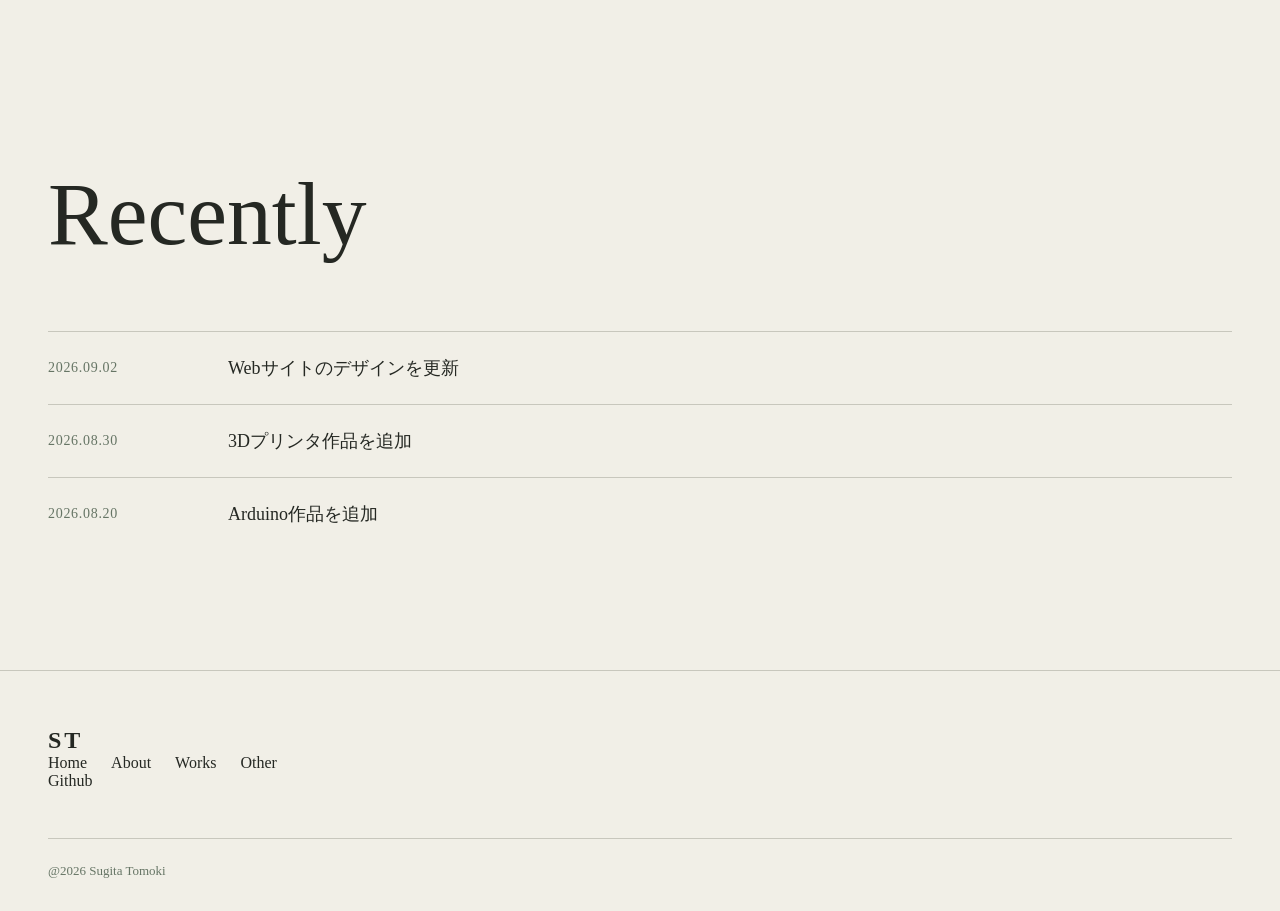
==== commit 50ab612d: "Add footer" ====
--- a/index.html
+++ b/index.html
@@ -124,6 +124,33 @@
             </section>
         </main>
 
+        <footer class="site-footer">
+            <div class="page-width">
+                <div class="footer-main">
+                    <div class="footer-logo">
+                        <a href="/index.html">ST</a>
+                    </div>
+
+                    <nav class="footer-nav">
+                        <ul>
+                            <li><a href="/index.html">Home</a></li>
+                            <li><a href="/about/index.html">About</a></li>
+                            <li><a href="/works/index.html">Works</a></li>
+                            <li><a href="/other/index.html"></a>Other</li>
+                        </ul>
+                    </nav>
+
+                    <div class="footer-links">
+                        <a href="https://github.com/tmoki0606">Github</a>
+                    </div>
+                </div>
+
+                <div class="footer-bottom">
+                    <p>@2026 Sugita Tomoki</p>
+                </div>
+            </div>
+        </footer>
+
         <script src="/js/common.js"></script>
         <script src="/js/recent-data.js"></script>
         <script src="/js/index.js"></script>
--- a/css/common.css
+++ b/css/common.css
@@ -96,29 +96,42 @@
     width: 100%;
 }
 
-/* ページの幅により左右の余白調整 
-.page-container{
-    max-width: 800px;
-    margin: 0 auto;
-    padding: 0 24px;
+.site-footer {
+    border-top: 1px solid var(--color-stone);
+    padding-top: 56px;
+    padding-bottom: 32px;
 }
 
- 404ページ 
-.not-found{
-    text-align: center;
-    padding: 120px 0;
+.fotter-main {
+    display: grid;
+    grid-template-columns: 1fr auto 1fr;
+    align-items: start;
+    gap: 40px;
 }
 
-.not-found h2{
-    font-size: 64px;
-    margin-bottom: 16px;
+.footer-logo a {
+    font-size: 24px;
+    font-weight: 600;
+    letter-spacing: 3px;
 }
 
-.back-home{
-    display: inline-block;
-    margin-top: 24px;
-    color: #d80001;
-    text-decoration: none;
-    border-bottom: 1px solid #d80001;
+.footer-nav ul {
+    display: flex;
+    gap: 24px;
 }
-*/+
+.footer-links {
+    justify-self: end;
+}
+
+.footer-bottom {
+    margin-top: 48px;
+    padding-top: 24px;
+    border-top: 1px solid var(--color-stone);
+}
+
+.footer-bottom p {
+    margin: 0;
+    font-size: 13px;
+    color: var(--color-green);
+}
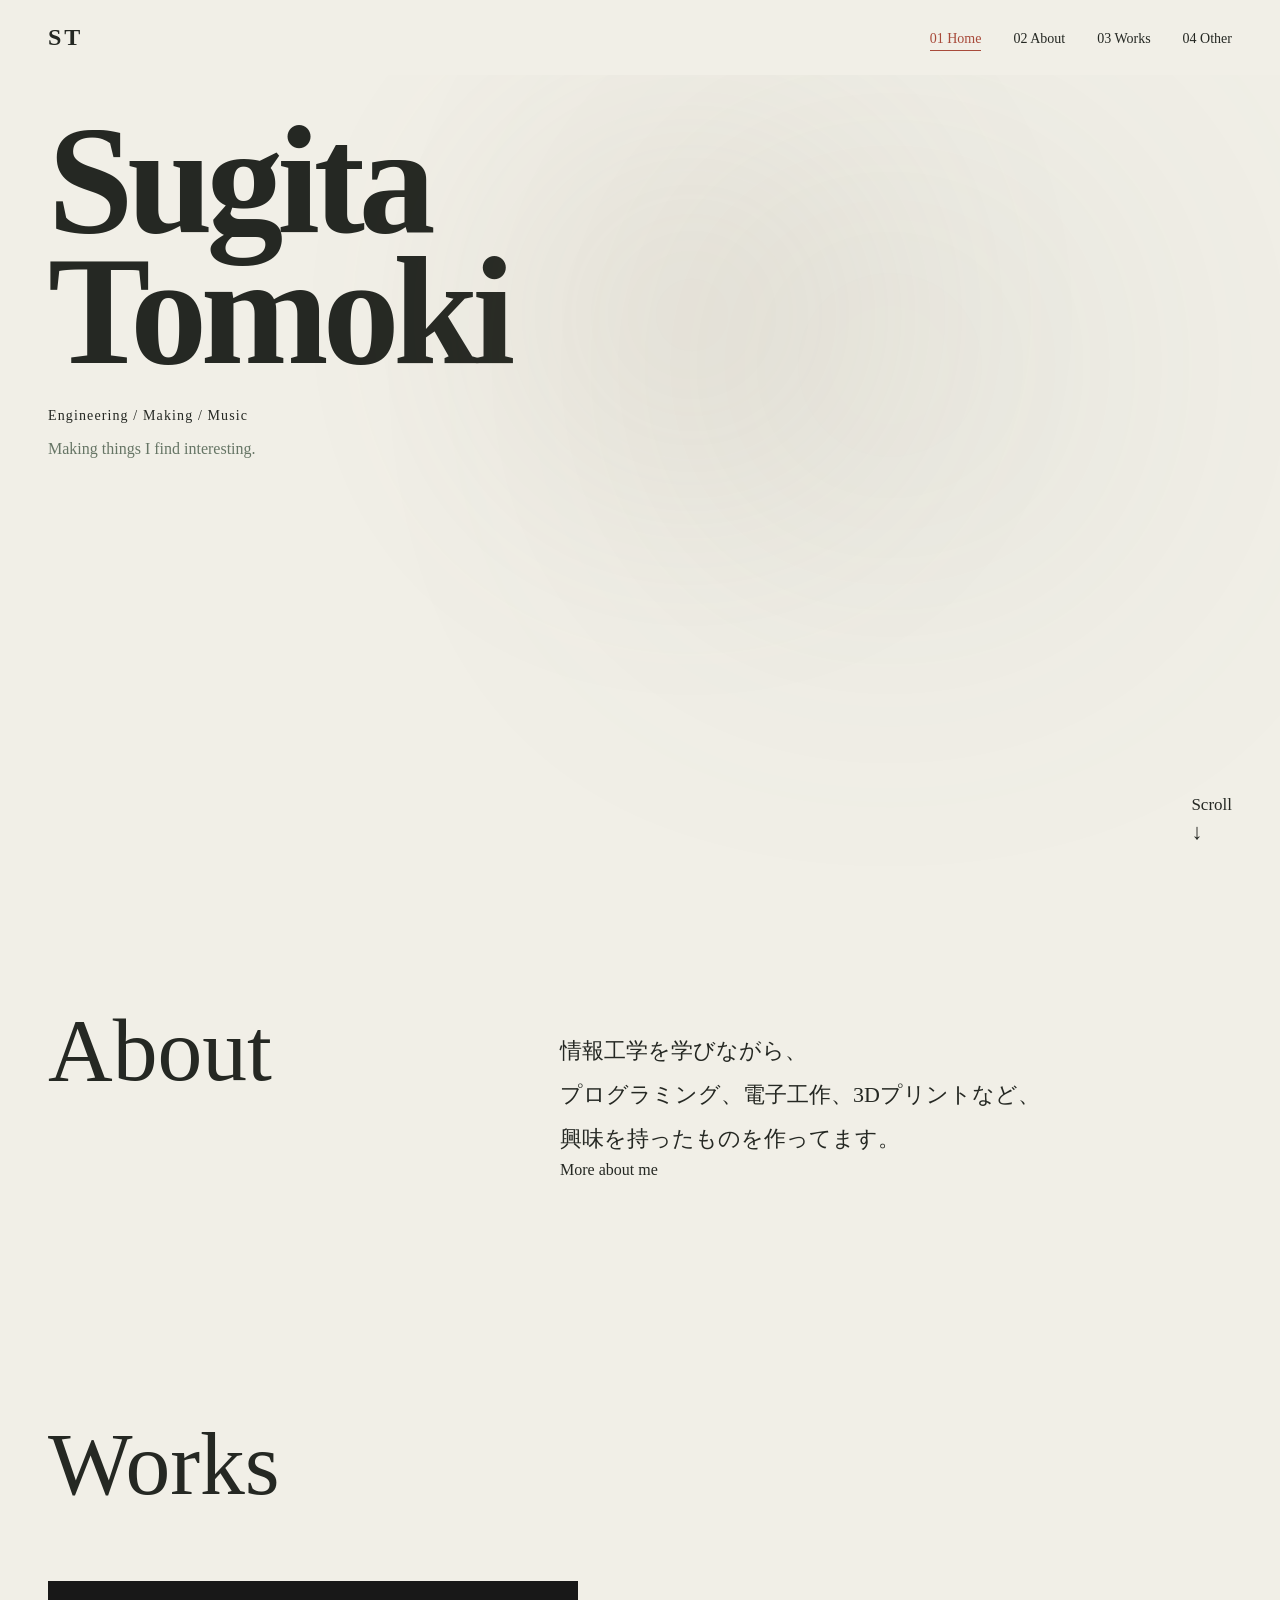
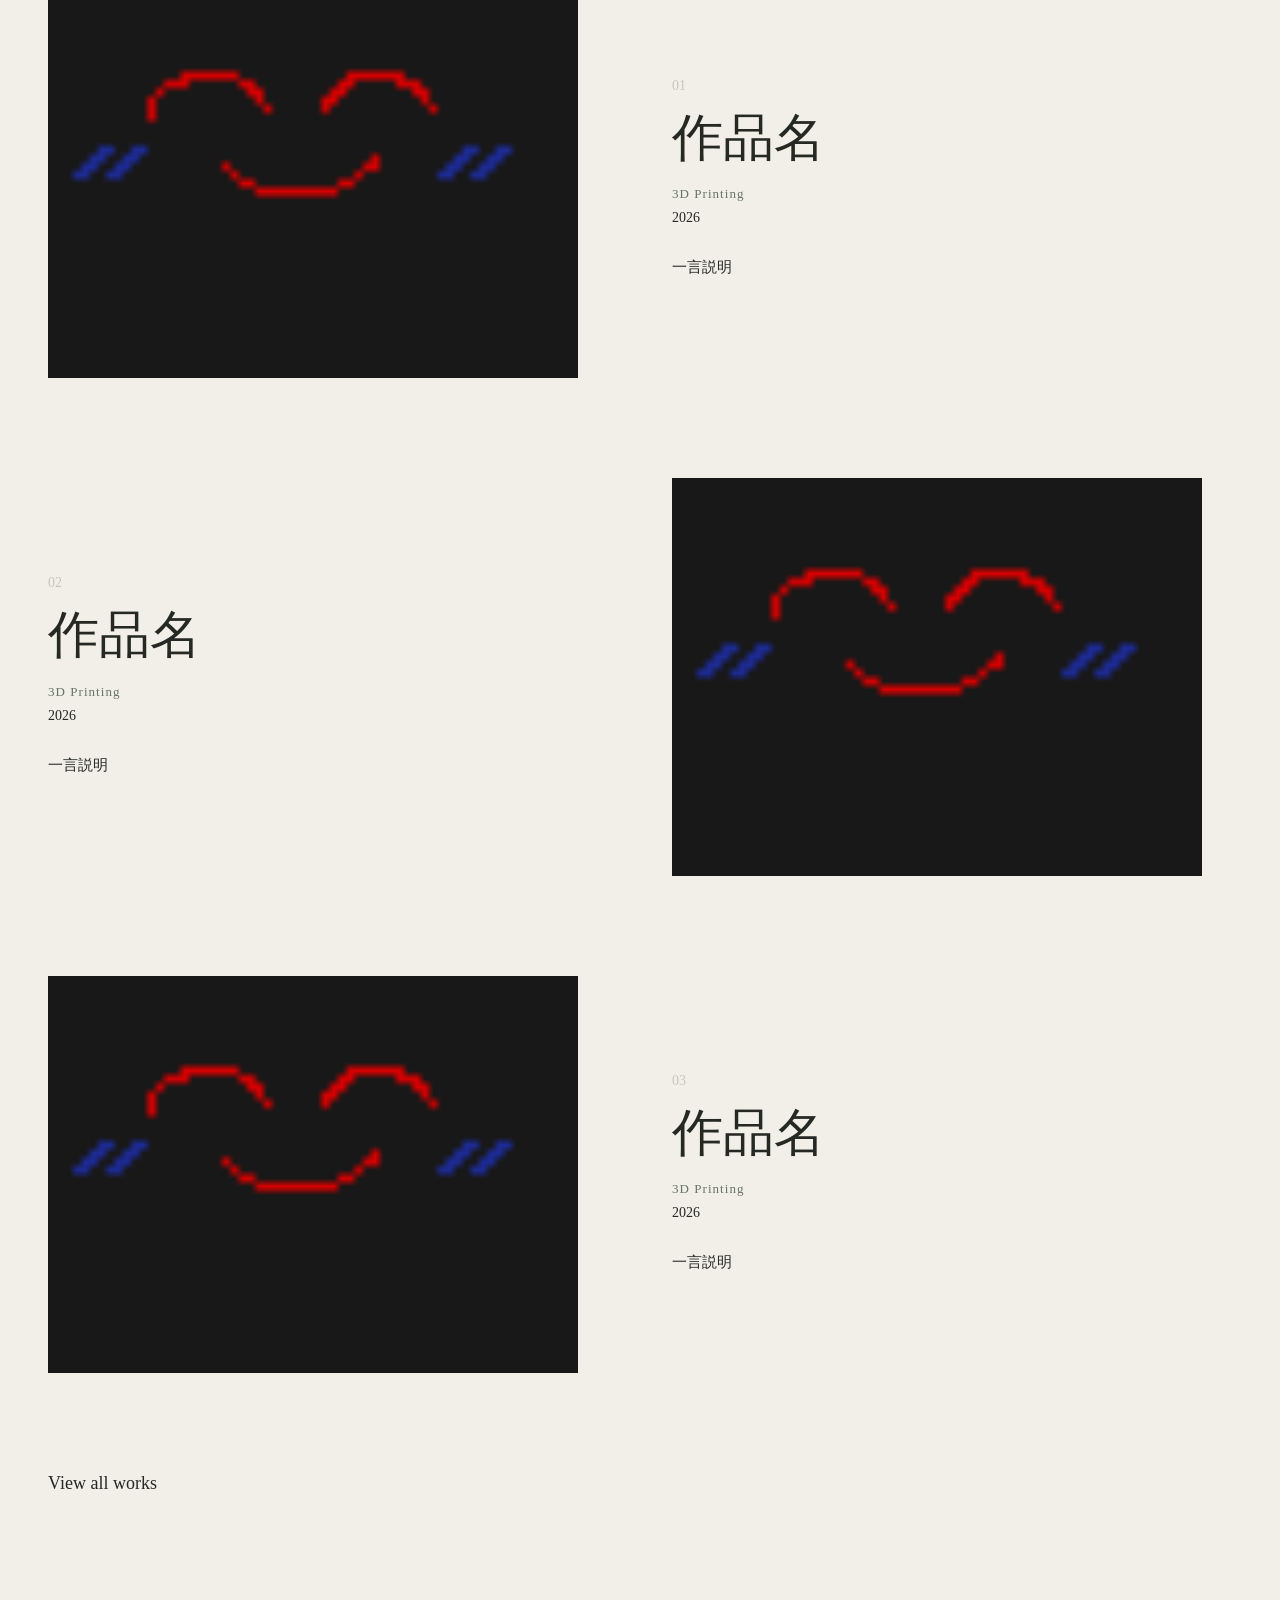
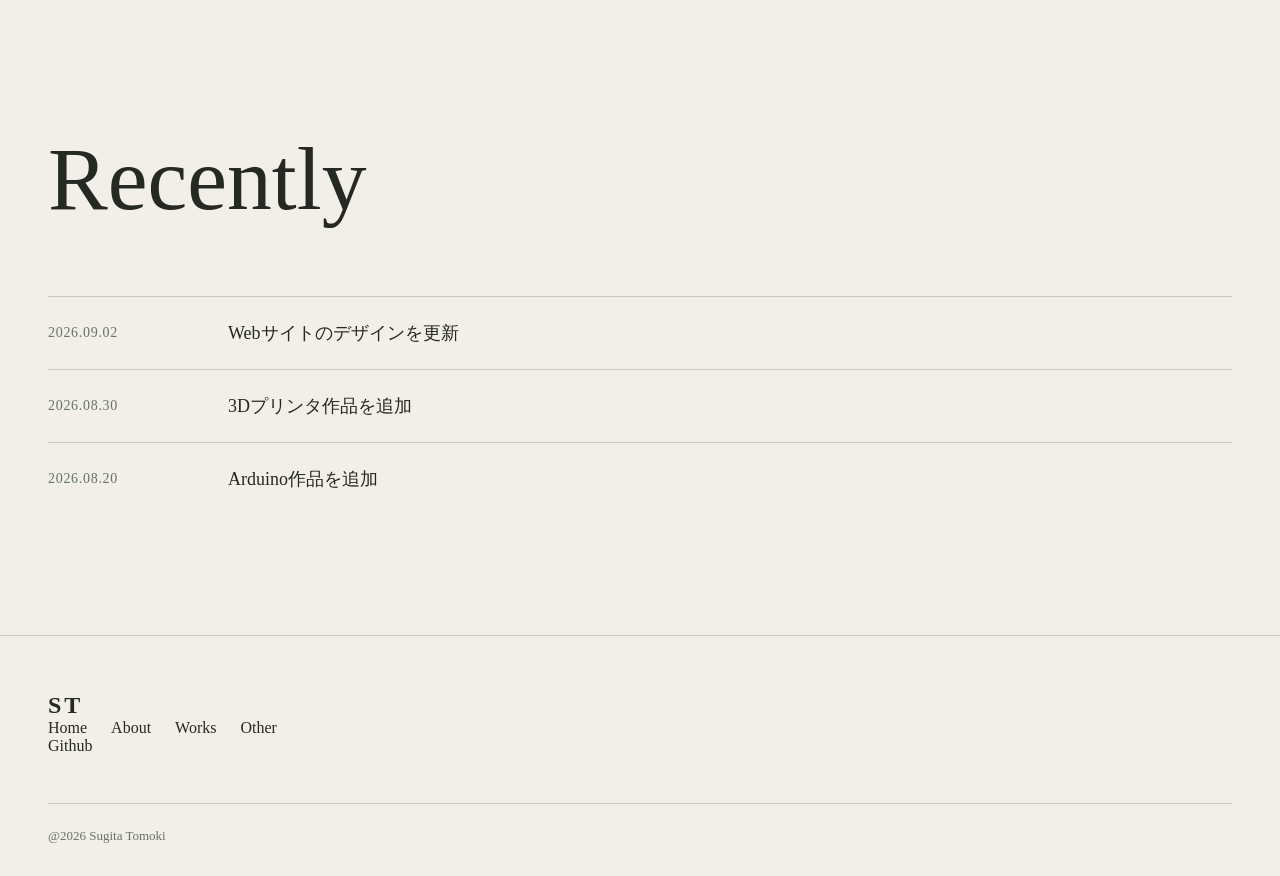
==== commit c192fe00: "Add wave-link class to about and works links" ====
--- a/index.html
+++ b/index.html
@@ -52,7 +52,7 @@
                         プログラミング、電子工作、3Dプリントなど、<br>
                         興味を持ったものを作ってます。
                     </p>
-                    <a href="/about/index.html" class="about-link">
+                    <a href="/about/index.html" class="about-link　wave-link">
                         More about me
                     </a>
                 </div>
@@ -110,7 +110,7 @@
                     </div>
                 </article>
 
-                <a href="/works/index.html" class="works-link">
+                <a href="/works/index.html" class="works-link wave-link">
                     View all works
                 </a>
             </section>
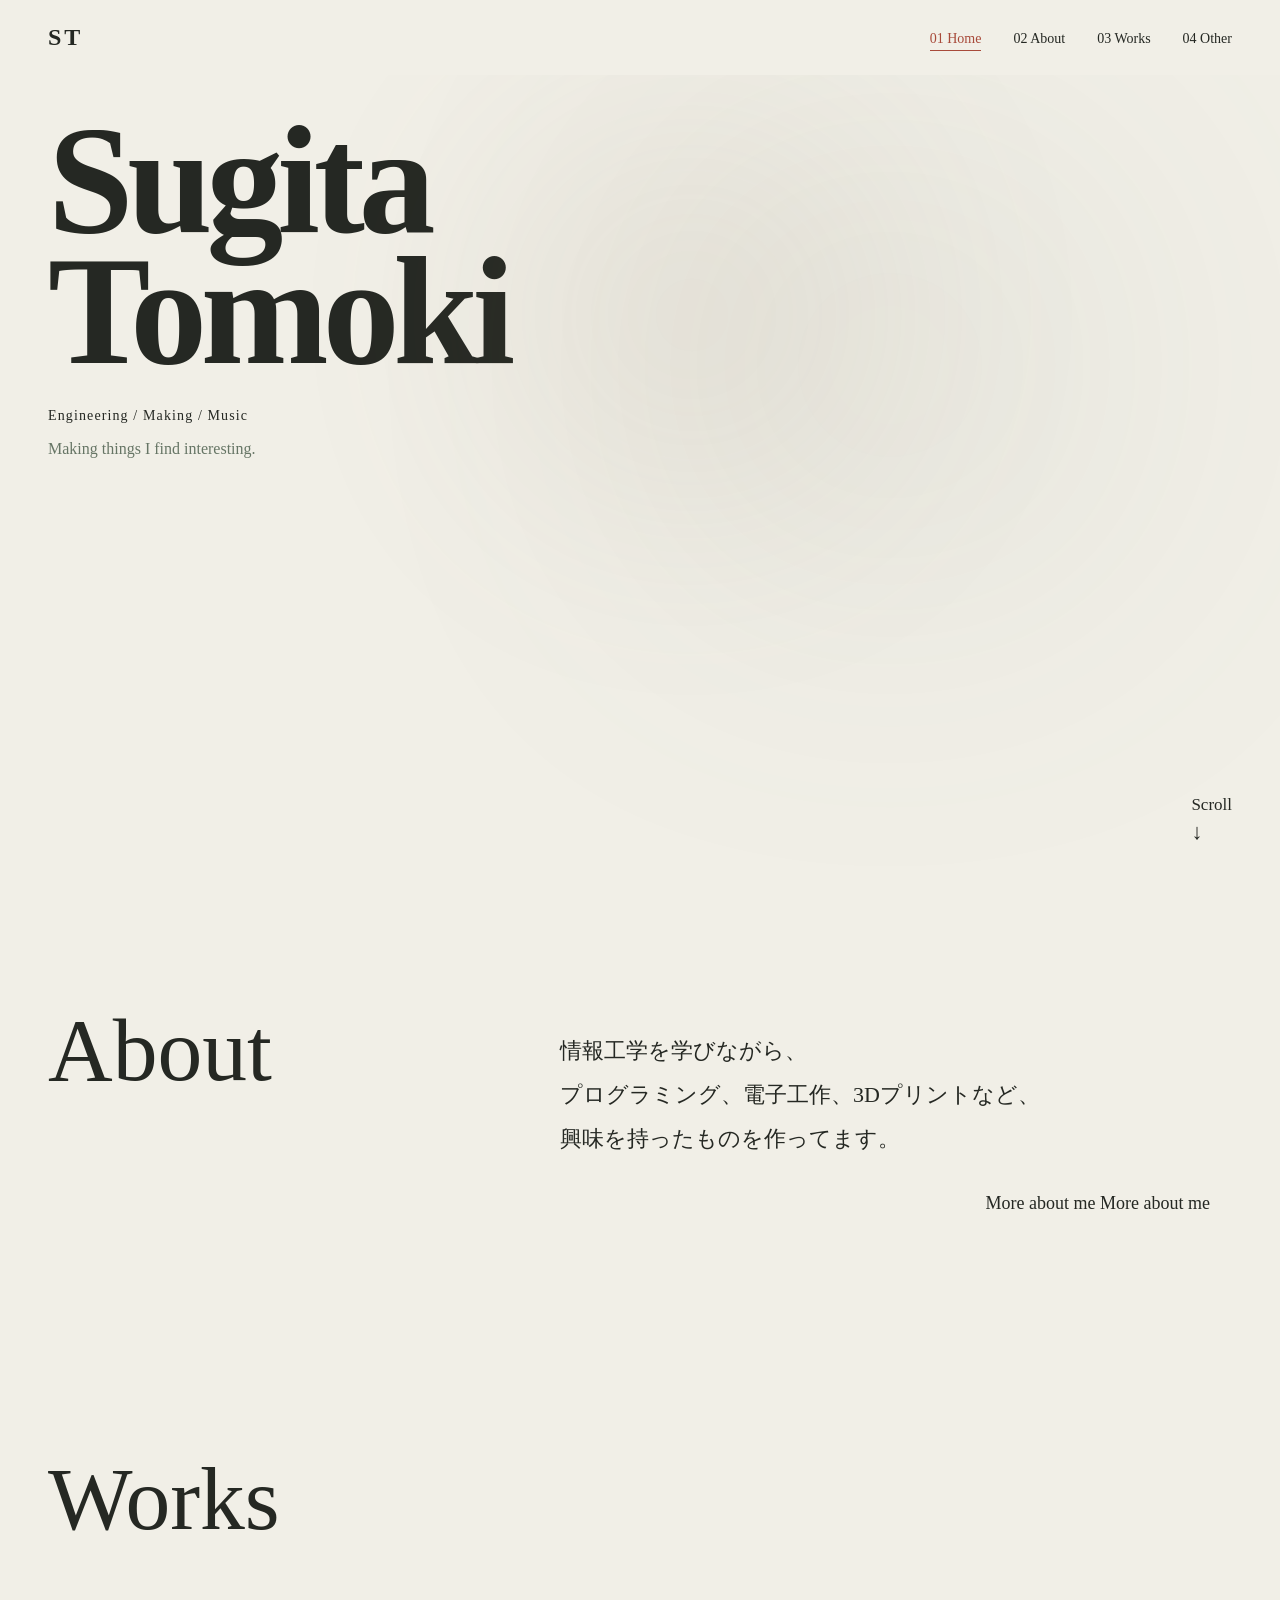
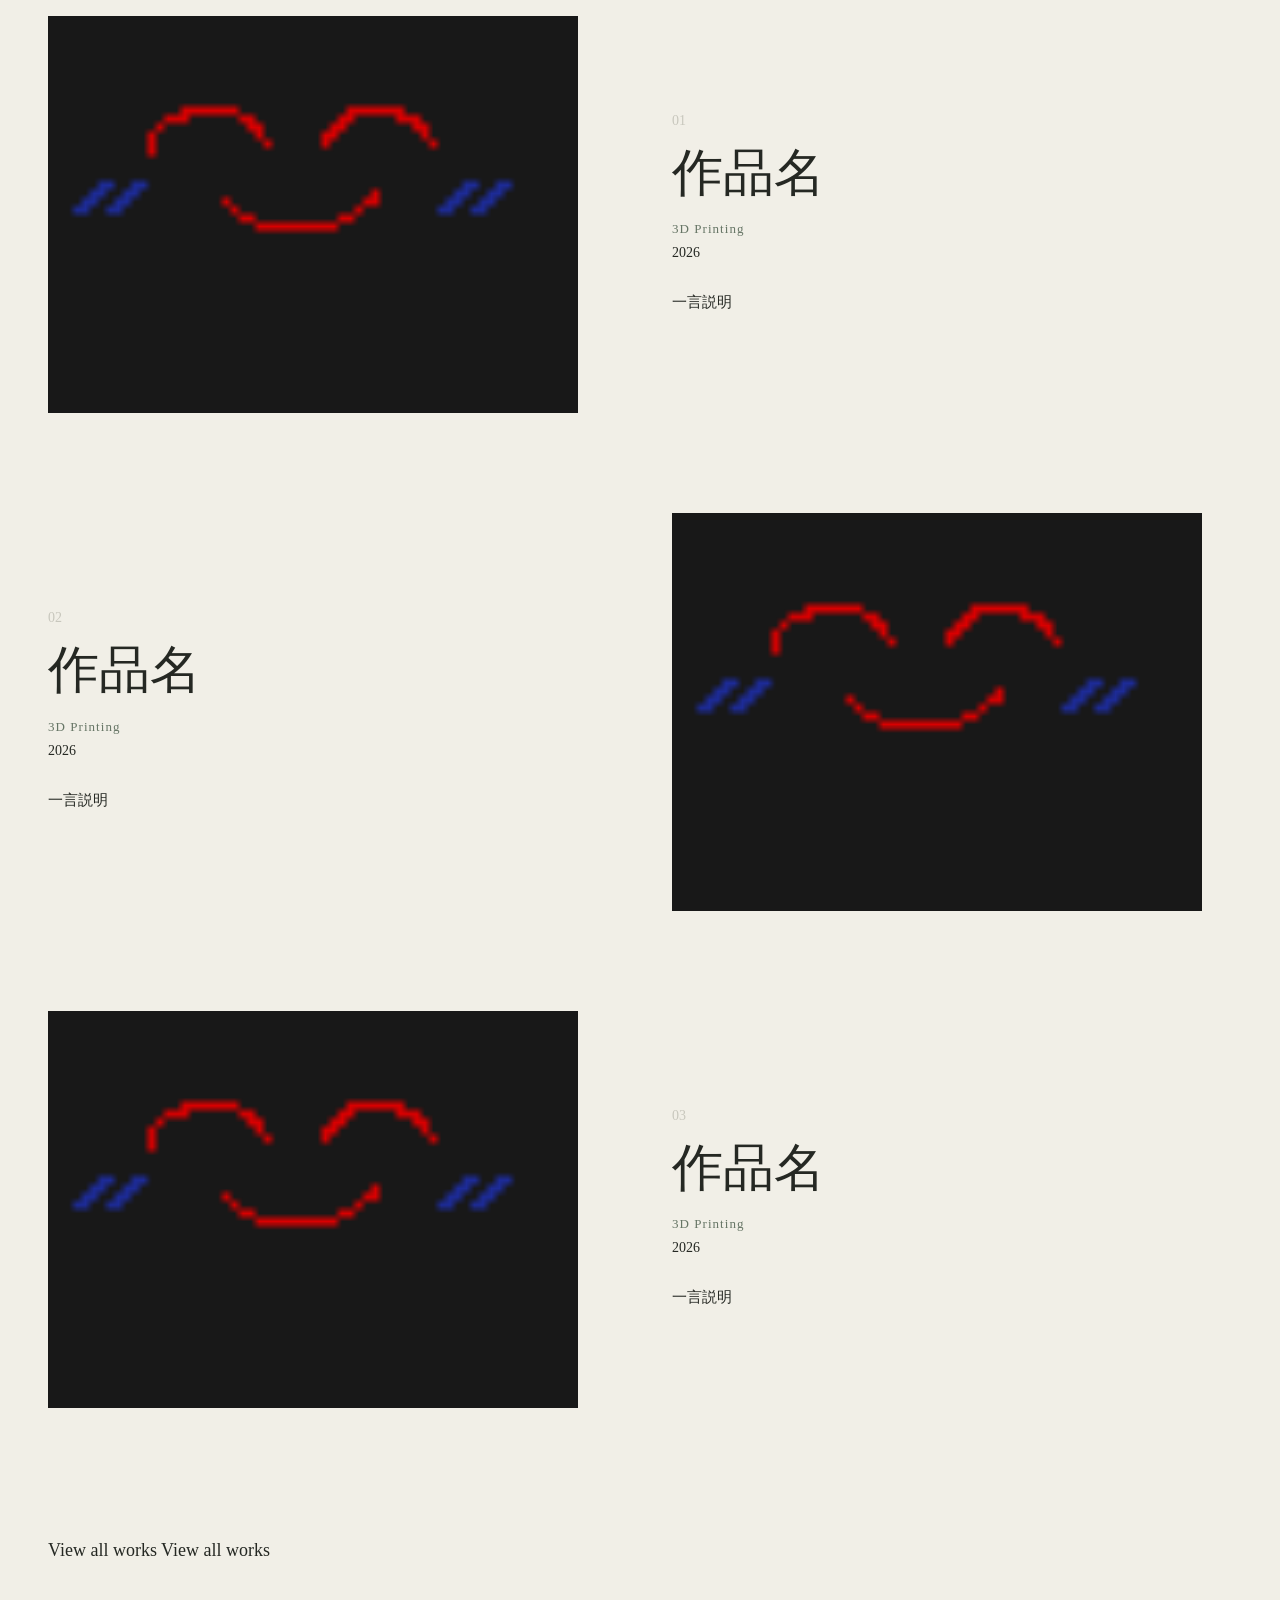
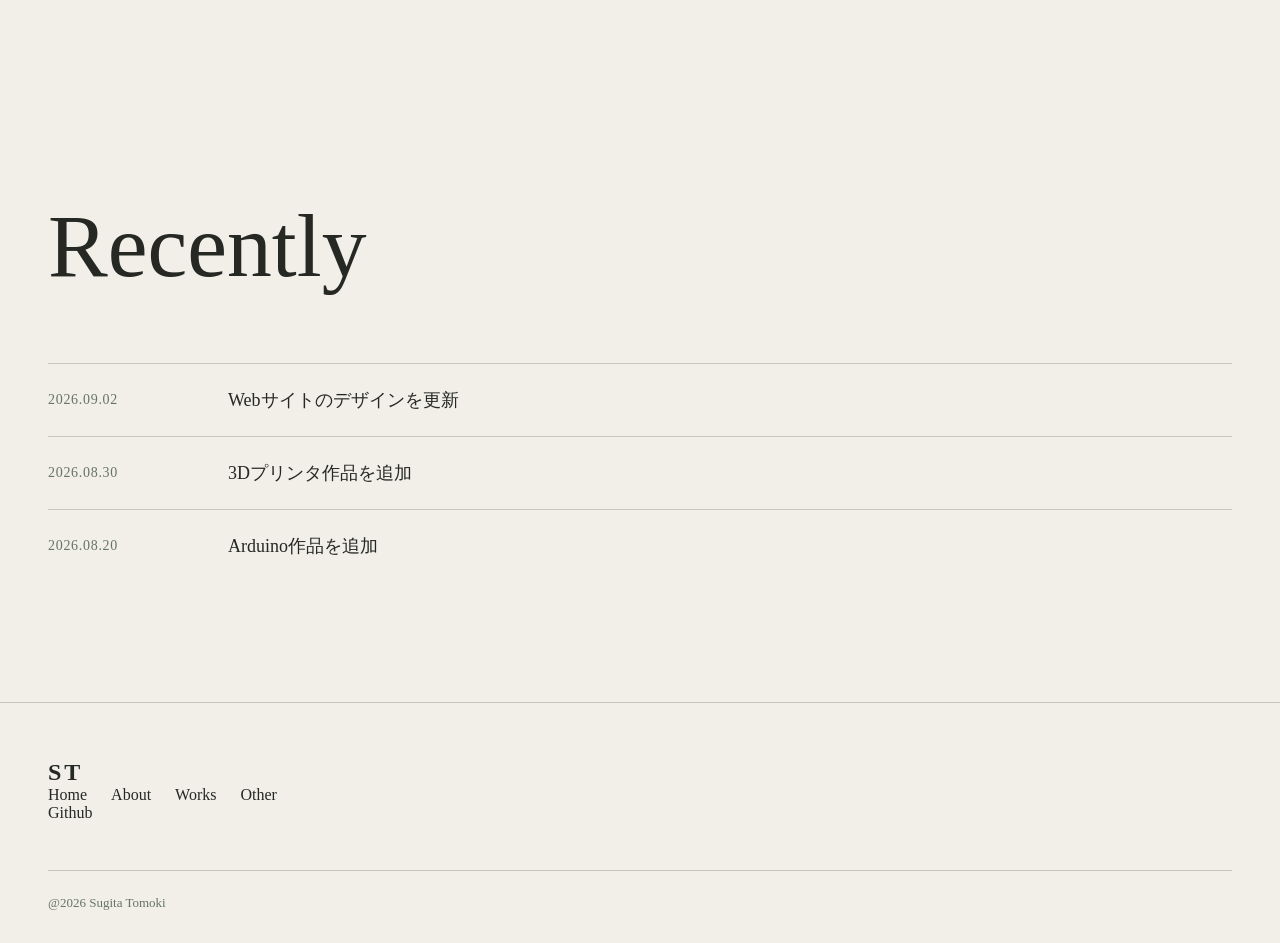
==== commit 21386a71: "link design" ====
--- a/index.html
+++ b/index.html
@@ -52,7 +52,7 @@
                         プログラミング、電子工作、3Dプリントなど、<br>
                         興味を持ったものを作ってます。
                     </p>
-                    <a href="/about/index.html" class="about-link　wave-link">
+                    <a href="/about/index.html" class="about-link wave-link">
                         More about me
                     </a>
                 </div>
--- a/css/index.css
+++ b/css/index.css
@@ -285,4 +285,19 @@
 .recent-item p {
     margin: 0;
     font-size: 18px;
+}
+
+.wave-link {
+    display: inline-block;
+    animation: link-wave 5s ease-in-out infinite;
+    animation-delay: calc(var(--char-index) * 0.06s);
+}
+
+@keyframes link-wave {
+    0%, 8%, 100% {
+        transform: translateY(0);
+    }
+    4% {
+        transform: translateY(-4px);
+    }
 }
